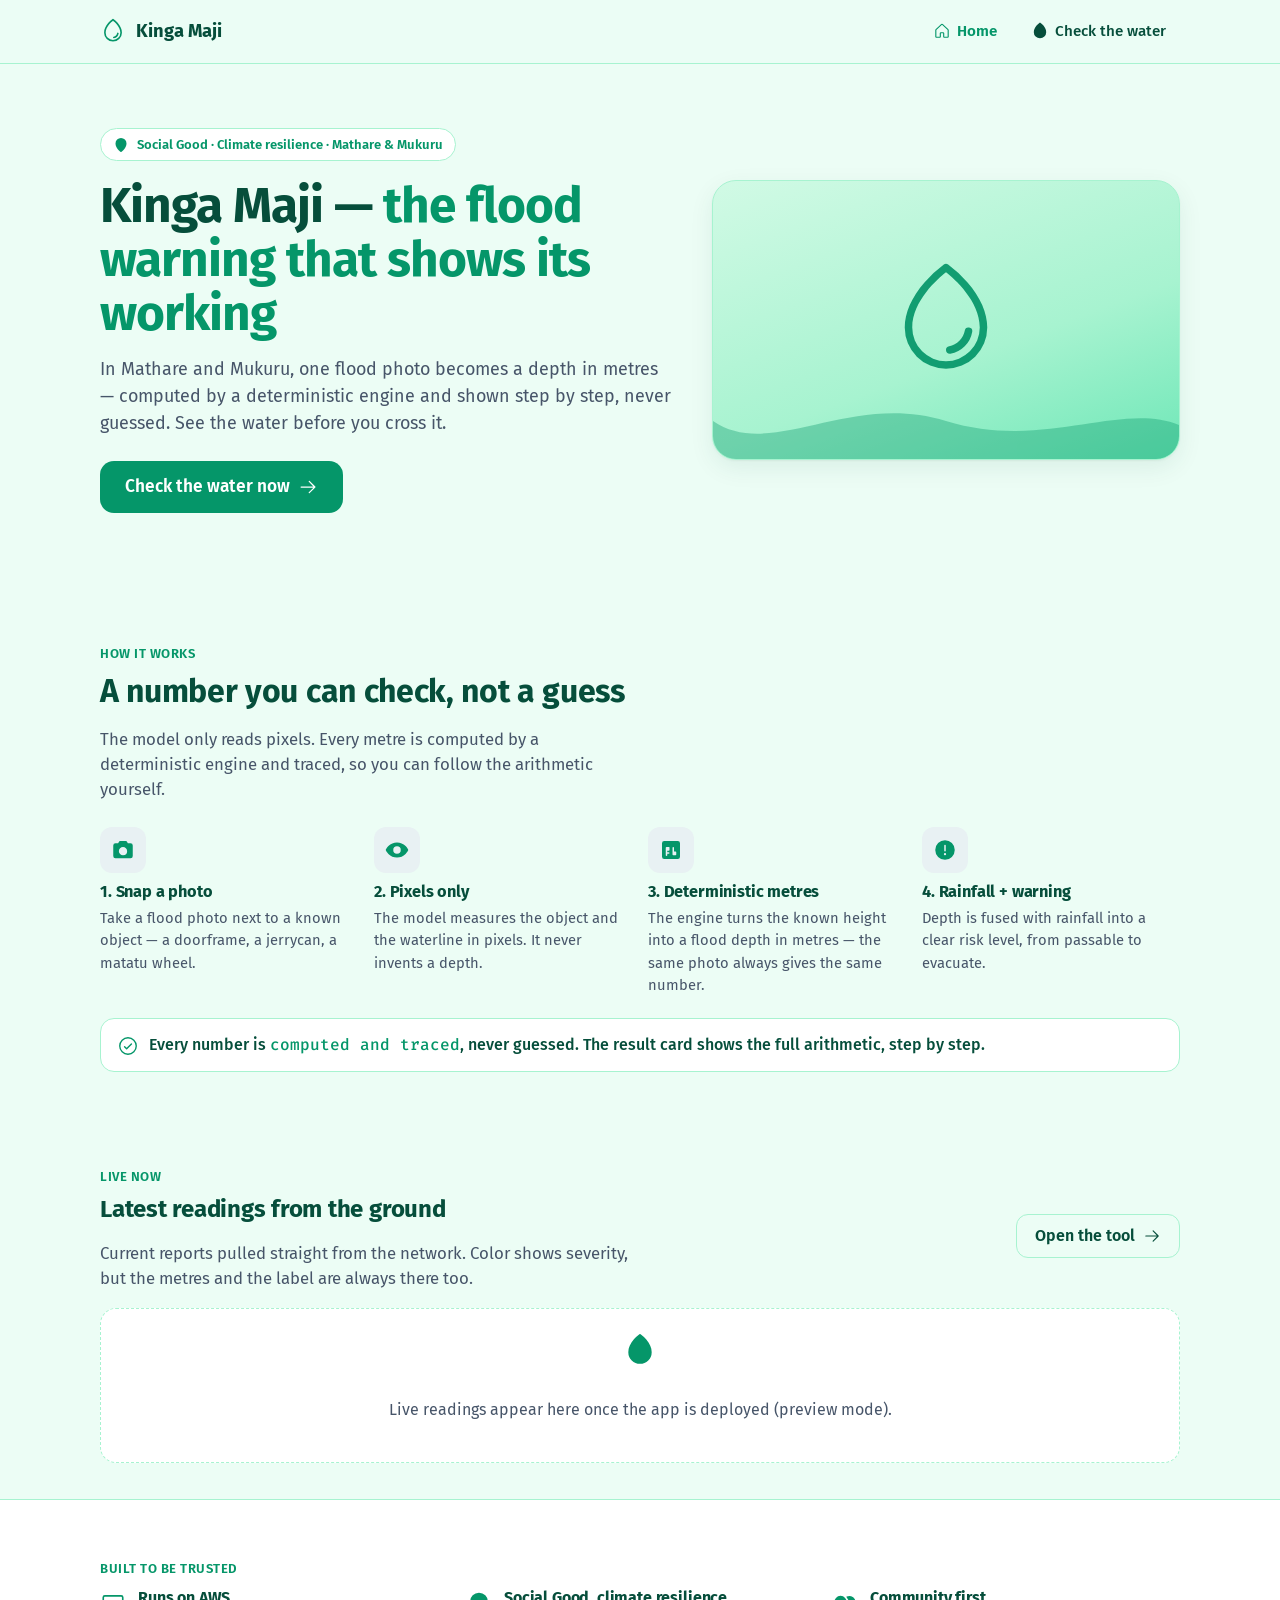
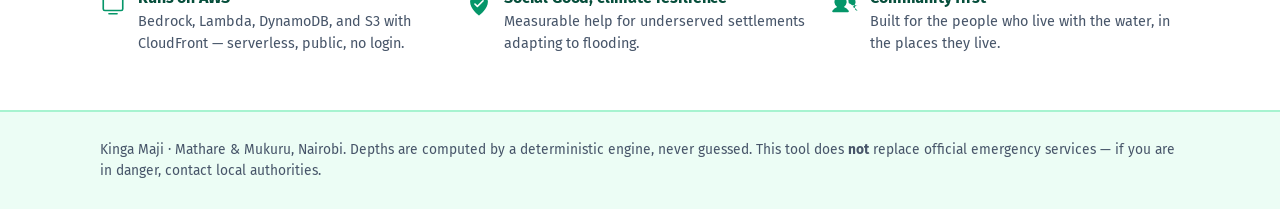
==== web/index.html @ 8ae956b9 "fix(deploy): correct step-9 live checks for redesigned home page - Assert hero headline on CloudFron" ====
<!DOCTYPE html>
<html lang="en">
<head>
  <meta charset="utf-8">
  <meta name="viewport" content="width=device-width, initial-scale=1">
  <title>Kinga Maji — the flood warning that shows its working</title>
  <meta name="description" content="A flood warning for Mathare and Mukuru that computes depth in metres from one photo and shows every step. Social Good, climate resilience, built on AWS.">
  <link rel="preconnect" href="https://fonts.googleapis.com">
  <link rel="preconnect" href="https://fonts.gstatic.com" crossorigin>
  <link href="https://fonts.googleapis.com/css2?family=Fira+Code:wght@400;500;600;700&family=Fira+Sans:wght@300;400;500;600;700&display=swap" rel="stylesheet">
  <link rel="stylesheet" href="kinga.css">
  <style>
    /* ---- hero ---- */
    .hero { position: relative; overflow: hidden; padding: 64px 0 72px; }
    .hero-grid { display: grid; grid-template-columns: 1fr; gap: 28px; align-items: center; }
    @media (min-width: 920px) { .hero-grid { grid-template-columns: 1.1fr 0.9fr; gap: 40px; } }
    .hero h1 {
      font-size: clamp(2rem, 5vw, 3.1rem); line-height: 1.08; margin: 0 0 16px;
      letter-spacing: -0.02em;
    }
    .hero h1 .accent { color: var(--color-primary); }
    .hero .lead { font-size: 1.12rem; margin: 0 0 24px; }
    .hero-cta { display: flex; gap: 12px; flex-wrap: wrap; align-items: center; }
    .hero-badge {
      display: inline-flex; align-items: center; gap: 8px; margin-bottom: 18px;
      padding: 6px 12px; border-radius: 999px; background: var(--color-card);
      border: 1px solid var(--color-border); font-size: 0.82rem; font-weight: 600;
      color: var(--color-primary);
    }
    .hero-badge svg { color: var(--color-primary); }

    .hero-art {
      position: relative; border-radius: var(--radius-lg);
      background: linear-gradient(160deg, #D1FAE5, #A7F3D0 60%, #6EE7B7);
      border: 1px solid var(--color-border); box-shadow: var(--shadow-soft);
      min-height: 280px; display: flex; align-items: center; justify-content: center;
      overflow: hidden;
    }
    .hero-art .drop { color: var(--color-primary); opacity: 0.92; }
    .hero-wave { position: absolute; left: 0; right: 0; bottom: -2px; display: block; color: var(--color-primary); opacity: 0.35; }

    /* ---- how it works ---- */
    .steps { display: grid; grid-template-columns: 1fr; gap: 16px; margin-top: 24px; }
    @media (min-width: 760px) { .steps { grid-template-columns: repeat(4, 1fr); } }
    .step { position: relative; }
    .step .step-icon {
      display: inline-flex; align-items: center; justify-content: center;
      width: 46px; height: 46px; border-radius: 12px; margin-bottom: 10px;
      background: var(--color-muted); color: var(--color-primary);
    }
    .step h3 { font-size: 1.02rem; margin: 0 0 6px; }
    .step p { margin: 0; color: var(--color-muted-foreground); font-size: 0.92rem; }
    .provable-note {
      margin-top: 22px; padding: 14px 16px; border-radius: 14px;
      background: var(--color-card); border: 1px solid var(--color-border);
      color: var(--color-foreground); font-weight: 500;
      display: flex; gap: 10px; align-items: flex-start;
    }
    .provable-note svg { color: var(--color-primary); flex: none; margin-top: 2px; }
    .provable-note .mono { color: var(--color-primary); }

    /* ---- live now ---- */
    .live-head { display: flex; align-items: center; justify-content: space-between; gap: 16px; flex-wrap: wrap; }
    .live-grid { display: grid; grid-template-columns: 1fr; gap: 14px; margin-top: 20px; }
    @media (min-width: 640px) { .live-grid { grid-template-columns: repeat(2, 1fr); } }
    @media (min-width: 980px) { .live-grid { grid-template-columns: repeat(3, 1fr); } }
    .live-card {
      border: 1px solid var(--color-border); border-left: 7px solid var(--risk-neutral);
      border-radius: var(--radius); background: var(--color-card); padding: 16px;
    }
    .live-card .lc-top { display: flex; align-items: center; justify-content: space-between; gap: 10px; }
    .live-card .lc-settlement { font-weight: 600; display: inline-flex; align-items: center; gap: 8px; }
    .live-card .lc-time { color: var(--color-muted-foreground); font-size: 0.78rem; }
    .live-card .lc-depth { font-family: 'Fira Code', monospace; font-size: 1.5rem; font-weight: 700; margin: 10px 0 2px; }
    .live-card .lc-label { font-size: 0.95rem; font-weight: 500; }
    .live-card .dot { display: inline-block; width: 12px; height: 12px; border-radius: 50%; border: 1px solid rgba(6,78,59,.25); }
    .live-empty {
      border: 1px dashed var(--color-border); border-radius: var(--radius);
      padding: 24px; text-align: center; color: var(--color-muted-foreground);
      background: var(--color-card);
    }
    .live-empty svg { color: var(--color-primary); margin-bottom: 8px; }

    /* ---- trust row ---- */
    .trust { background: var(--color-card); border-top: 1px solid var(--color-border); border-bottom: 1px solid var(--color-border); }
    .trust-grid { display: grid; grid-template-columns: 1fr; gap: 18px; }
    @media (min-width: 760px) { .trust-grid { grid-template-columns: repeat(3, 1fr); } }
    .trust-item { display: flex; gap: 12px; align-items: flex-start; }
    .trust-item svg { color: var(--color-primary); flex: none; margin-top: 2px; }
    .trust-item h3 { font-size: 1rem; margin: 0 0 4px; }
    .trust-item p { margin: 0; color: var(--color-muted-foreground); font-size: 0.9rem; }
  </style>
</head>
<body>
  <!-- Shared header -->
  <header class="header">
    <div class="header-inner">
      <a class="brand" href="index.html">
        <span class="brand-icon" aria-hidden="true">
          <svg width="26" height="26" viewBox="0 0 256 256" fill="currentColor"><path d="M174,47.75a254.19,254.19,0,0,0-41.45-38.3,8,8,0,0,0-9.18,0A254.19,254.19,0,0,0,82,47.75C54.51,79.32,40,112.6,40,144a88,88,0,0,0,176,0C216,112.6,201.49,79.32,174,47.75ZM128,216a72.08,72.08,0,0,1-72-72c0-57.23,55.47-105,72-118,16.53,13,72,60.75,72,118A72.08,72.08,0,0,1,128,216Zm55.89-62.66a57.6,57.6,0,0,1-46.56,46.55A8.75,8.75,0,0,1,136,200a8,8,0,0,1-1.32-15.89c16.57-2.79,30.63-16.85,33.44-33.45a8,8,0,0,1,15.78,2.68Z"/></svg>
        </span>
        Kinga Maji
      </a>
      <nav class="nav" aria-label="Primary">
        <a href="index.html" aria-current="page">
          <svg width="18" height="18" viewBox="0 0 256 256" fill="currentColor" aria-hidden="true"><path d="M218.83,103.77l-80-75.48a1.14,1.14,0,0,1-.11-.11,16,16,0,0,0-21.53,0l-.11.11L37.17,103.77A16,16,0,0,0,32,115.55V208a16,16,0,0,0,16,16H96a16,16,0,0,0,16-16V160h32v48a16,16,0,0,0,16,16h48a16,16,0,0,0,16-16V115.55A16,16,0,0,0,218.83,103.77ZM208,208H160V160a16,16,0,0,0-16-16H112a16,16,0,0,0-16,16v48H48V115.55l.11-.1L128,40l79.9,75.43.11.1Z"/></svg>
          <span class="nav-label">Home</span>
        </a>
        <a href="app.html">
          <svg width="18" height="18" viewBox="0 0 256 256" fill="currentColor" aria-hidden="true"><path d="M174,47.75a254.19,254.19,0,0,0-41.45-38.3,8,8,0,0,0-9.18,0A254.19,254.19,0,0,0,82,47.75C54.51,79.32,40,112.6,40,144a88,88,0,0,0,176,0C216,112.6,201.49,79.32,174,47.75Z"/></svg>
          <span class="nav-label">Check the water</span>
        </a>
      </nav>
    </div>
  </header>

  <main>
    <!-- Hero -->
    <section class="hero">
      <div class="container">
        <div class="hero-grid">
          <div>
            <span class="hero-badge">
              <svg width="16" height="16" viewBox="0 0 256 256" fill="currentColor" aria-hidden="true"><path d="M128,16a88.1,88.1,0,0,0-88,88c0,75.3,80,132.17,83.41,134.55a8,8,0,0,0,9.18,0C136,236.17,216,179.3,216,104A88.1,88.1,0,0,0,128,16Z"/></svg>
              Social Good · Climate resilience · Mathare &amp; Mukuru
            </span>
            <h1>Kinga Maji — <span class="accent">the flood warning that shows its working</span></h1>
            <p class="lead">In Mathare and Mukuru, one flood photo becomes a depth in metres — computed by a deterministic engine and shown step by step, never guessed. See the water before you cross it.</p>
            <div class="hero-cta">
              <a class="btn btn-primary btn-lg" href="app.html">
                Check the water now
                <svg width="20" height="20" viewBox="0 0 256 256" fill="currentColor" aria-hidden="true"><path d="M221.66,133.66l-72,72a8,8,0,0,1-11.32-11.32L196.69,136H40a8,8,0,0,1,0-16H196.69L138.34,61.66a8,8,0,0,1,11.32-11.32l72,72A8,8,0,0,1,221.66,133.66Z"/></svg>
              </a>
            </div>
          </div>
          <div class="hero-art" aria-hidden="true">
            <svg class="drop" width="120" height="120" viewBox="0 0 256 256" fill="currentColor"><path d="M174,47.75a254.19,254.19,0,0,0-41.45-38.3,8,8,0,0,0-9.18,0A254.19,254.19,0,0,0,82,47.75C54.51,79.32,40,112.6,40,144a88,88,0,0,0,176,0C216,112.6,201.49,79.32,174,47.75ZM128,216a72.08,72.08,0,0,1-72-72c0-57.23,55.47-105,72-118,16.53,13,72,60.75,72,118A72.08,72.08,0,0,1,128,216Zm55.89-62.66a57.6,57.6,0,0,1-46.56,46.55A8.75,8.75,0,0,1,136,200a8,8,0,0,1-1.32-15.89c16.57-2.79,30.63-16.85,33.44-33.45a8,8,0,0,1,15.78,2.68Z"/></svg>
            <svg class="hero-wave" width="100%" height="70" viewBox="0 0 1200 70" preserveAspectRatio="none" fill="currentColor"><path d="M0,30 C150,70 350,0 600,30 C850,60 1050,10 1200,34 L1200,70 L0,70 Z"/></svg>
          </div>
        </div>
      </div>
    </section>

    <!-- How it works -->
    <section class="section" id="how">
      <div class="container">
        <span class="eyebrow">How it works</span>
        <h2>A number you can check, not a guess</h2>
        <p class="lead">The model only reads pixels. Every metre is computed by a deterministic engine and traced, so you can follow the arithmetic yourself.</p>

        <div class="steps">
          <div class="step">
            <span class="step-icon" aria-hidden="true"><svg width="24" height="24" viewBox="0 0 256 256" fill="currentColor"><path d="M208,56H180.28L166.65,35.56A8,8,0,0,0,160,32H96a8,8,0,0,0-6.65,3.56L75.71,56H48A24,24,0,0,0,24,80V192a24,24,0,0,0,24,24H208a24,24,0,0,0,24-24V80A24,24,0,0,0,208,56Zm-80,128a44,44,0,1,1,44-44A44.05,44.05,0,0,1,128,184Z"/></svg></span>
            <h3>1. Snap a photo</h3>
            <p>Take a flood photo next to a known object — a doorframe, a jerrycan, a matatu wheel.</p>
          </div>
          <div class="step">
            <span class="step-icon" aria-hidden="true"><svg width="24" height="24" viewBox="0 0 256 256" fill="currentColor"><path d="M247.31,124.76c-.35-.79-8.82-19.58-27.65-38.41C194.57,61.26,162.88,48,128,48S61.43,61.26,36.34,86.35C17.51,105.18,9,124,8.69,124.76a8,8,0,0,0,0,6.5c.35.79,8.82,19.57,27.65,38.4C61.43,194.74,93.12,208,128,208s66.57-13.26,91.66-38.34c18.83-18.83,27.3-37.61,27.65-38.4A8,8,0,0,0,247.31,124.76ZM128,168a40,40,0,1,1,40-40A40,40,0,0,1,128,168Z"/></svg></span>
            <h3>2. Pixels only</h3>
            <p>The model measures the object and the waterline in pixels. It never invents a depth.</p>
          </div>
          <div class="step">
            <span class="step-icon" aria-hidden="true"><svg width="24" height="24" viewBox="0 0 256 256" fill="currentColor"><path d="M200,32H56A24,24,0,0,0,32,56V200a24,24,0,0,0,24,24H200a24,24,0,0,0,24-24V56A24,24,0,0,0,200,32Zm-88,96a8,8,0,0,1-8,8H88v16h16a8,8,0,0,1,0,16H88v16a8,8,0,0,1-16,0V104a8,8,0,0,1,8-8h28A8,8,0,0,1,112,104Zm72,48a8,8,0,0,1-8,8H152a8,8,0,0,1-8-8V104a8,8,0,0,1,16,0v40h16A8,8,0,0,1,184,152Z"/></svg></span>
            <h3>3. Deterministic metres</h3>
            <p>The engine turns the known height into a flood depth in metres — the same photo always gives the same number.</p>
          </div>
          <div class="step">
            <span class="step-icon" aria-hidden="true"><svg width="24" height="24" viewBox="0 0 256 256" fill="currentColor"><path d="M128,24A104,104,0,1,0,232,128,104.11,104.11,0,0,0,128,24Zm-8,56a8,8,0,0,1,16,0v56a8,8,0,0,1-16,0Zm8,104a12,12,0,1,1,12-12A12,12,0,0,1,128,184Z"/></svg></span>
            <h3>4. Rainfall + warning</h3>
            <p>Depth is fused with rainfall into a clear risk level, from passable to evacuate.</p>
          </div>
        </div>

        <div class="provable-note">
          <svg width="22" height="22" viewBox="0 0 256 256" fill="currentColor" aria-hidden="true"><path d="M173.66,98.34a8,8,0,0,1,0,11.32l-56,56a8,8,0,0,1-11.32,0l-24-24a8,8,0,0,1,11.32-11.32L112,148.69l50.34-50.35A8,8,0,0,1,173.66,98.34ZM232,128A104,104,0,1,1,128,24,104.11,104.11,0,0,1,232,128Zm-16,0a88,88,0,1,0-88,88A88.1,88.1,0,0,0,216,128Z"/></svg>
          <span>Every number is <span class="mono">computed and traced</span>, never guessed. The result card shows the full arithmetic, step by step.</span>
        </div>
      </div>
    </section>

    <!-- Live now -->
    <section class="section-tight" id="live">
      <div class="container">
        <div class="live-head">
          <div>
            <span class="eyebrow">Live now</span>
            <h2>Latest readings from the ground</h2>
            <p class="lead">Current reports pulled straight from the network. Color shows severity, but the metres and the label are always there too.</p>
          </div>
          <a class="btn btn-ghost" href="app.html">
            Open the tool
            <svg width="18" height="18" viewBox="0 0 256 256" fill="currentColor" aria-hidden="true"><path d="M221.66,133.66l-72,72a8,8,0,0,1-11.32-11.32L196.69,136H40a8,8,0,0,1,0-16H196.69L138.34,61.66a8,8,0,0,1,11.32-11.32l72,72A8,8,0,0,1,221.66,133.66Z"/></svg>
          </a>
        </div>
        <div id="liveWrap">
          <div class="live-grid" id="liveGrid" style="display:none;"></div>
          <div class="live-empty" id="liveEmpty">
            <svg width="34" height="34" viewBox="0 0 256 256" fill="currentColor" aria-hidden="true"><path d="M174,47.75a254.19,254.19,0,0,0-41.45-38.3,8,8,0,0,0-9.18,0A254.19,254.19,0,0,0,82,47.75C54.51,79.32,40,112.6,40,144a88,88,0,0,0,176,0C216,112.6,201.49,79.32,174,47.75Z"/></svg>
            <p id="liveEmptyText">Loading the latest readings…</p>
          </div>
        </div>
      </div>
    </section>

    <!-- Trust row -->
    <section class="section trust" id="trust">
      <div class="container">
        <span class="eyebrow">Built to be trusted</span>
        <div class="trust-grid">
          <div class="trust-item">
            <svg width="26" height="26" viewBox="0 0 256 256" fill="currentColor" aria-hidden="true"><path d="M208,40H48A24,24,0,0,0,24,64V176a24,24,0,0,0,24,24H208a24,24,0,0,0,24-24V64A24,24,0,0,0,208,40Zm8,136a8,8,0,0,1-8,8H48a8,8,0,0,1-8-8V64a8,8,0,0,1,8-8H208a8,8,0,0,1,8,8ZM176,224a8,8,0,0,1-8,8H88a8,8,0,0,1,0-16h80A8,8,0,0,1,176,224Z"/></svg>
            <div>
              <h3>Runs on AWS</h3>
              <p>Bedrock, Lambda, DynamoDB, and S3 with CloudFront — serverless, public, no login.</p>
            </div>
          </div>
          <div class="trust-item">
            <svg width="26" height="26" viewBox="0 0 256 256" fill="currentColor" aria-hidden="true"><path d="M128,16a88.1,88.1,0,0,0-88,88c0,75.3,80,132.17,83.41,134.55a8,8,0,0,0,9.18,0C136,236.17,216,179.3,216,104A88.1,88.1,0,0,0,128,16Zm45.66,85.66-56,56a8,8,0,0,1-11.32,0l-24-24a8,8,0,0,1,11.32-11.32L112,140.69l50.34-50.35a8,8,0,0,1,11.32,11.32Z"/></svg>
            <div>
              <h3>Social Good, climate resilience</h3>
              <p>Measurable help for underserved settlements adapting to flooding.</p>
            </div>
          </div>
          <div class="trust-item">
            <svg width="26" height="26" viewBox="0 0 256 256" fill="currentColor" aria-hidden="true"><path d="M164.47,195.63a8,8,0,0,1-6.7,12.37H10.23a8,8,0,0,1-6.7-12.37,95.83,95.83,0,0,1,47.22-37.71,60,60,0,1,1,66.5,0A95.83,95.83,0,0,1,164.47,195.63Zm87.91-.15a95.87,95.87,0,0,0-47.13-37.56A60,60,0,0,0,144.7,54.59a4,4,0,0,0-1.33,6.63,76,76,0,0,1,20.57,55,4,4,0,0,0,2.49,3.75,96.86,96.86,0,0,1,28.57,18.78,4,4,0,0,0,2.83,1.17h55.65A8,8,0,0,0,252.38,195.48Z"/></svg>
            <div>
              <h3>Community first</h3>
              <p>Built for the people who live with the water, in the places they live.</p>
            </div>
          </div>
        </div>
      </div>
    </section>
  </main>

  <footer class="footer">
    <div class="container">
      Kinga Maji · Mathare &amp; Mukuru, Nairobi. Depths are computed by a deterministic engine, never guessed.
      This tool does <strong>not</strong> replace official emergency services — if you are in danger, contact local authorities.
    </div>
  </footer>

  <script src="kinga.js"></script>
  <script>
    // Deploy pipeline rewrites this placeholder with the live API base URL.
    const API = 'https://dh0959qwna.execute-api.us-east-1.amazonaws.com';

    function liveEmptyState(message) {
      const grid = document.getElementById('liveGrid');
      const empty = document.getElementById('liveEmpty');
      const text = document.getElementById('liveEmptyText');
      grid.style.display = 'none';
      empty.style.display = 'block';
      if (text) text.textContent = message;
    }

    function renderLive(reports) {
      const grid = document.getElementById('liveGrid');
      const empty = document.getElementById('liveEmpty');
      if (!reports || reports.length === 0) {
        liveEmptyState('No reports yet. The map and tool are live — be the first to check the water.');
        return;
      }
      // Newest report per settlement.
      const newest = {};
      reports.forEach(function (r) {
        const s = r.settlement || 'Unknown';
        if (!newest[s] || String(r.timestamp) > String(newest[s].timestamp)) newest[s] = r;
      });
      const items = Object.keys(newest).map(function (s) { return newest[s]; });

      grid.innerHTML = '';
      items.forEach(function (r) {
        const color = Kinga.riskColor(r.category_key);
        const depth = (r.depth_m != null) ? Number(r.depth_m).toFixed(2) + ' m' : '—';
        const label = r.final_label || Kinga.riskLabel(r.category_key) || r.category_key || 'Unknown';
        const card = document.createElement('div');
        card.className = 'live-card';
        card.style.borderLeftColor = color;
        card.innerHTML =
          '<div class="lc-top">' +
            '<span class="lc-settlement"><span class="dot" style="background:' + color + '"></span>' +
              (r.settlement || 'Unknown') + '</span>' +
            '<span class="lc-time">' + Kinga.timeAgo(r.timestamp) + '</span>' +
          '</div>' +
          '<div class="lc-depth" style="color:' + color + '">' + depth + '</div>' +
          '<div class="lc-label">' + label + '</div>';
        grid.appendChild(card);
      });
      empty.style.display = 'none';
      grid.style.display = '';
    }

    async function loadLive() {
      // Mirror the tool page's placeholder guard: in preview mode, degrade gracefully.
      if (!API || API === 'https://dh0959qwna.execute-api.us-east-1.amazonaws.com') {
        liveEmptyState('Live readings appear here once the app is deployed (preview mode).');
        return;
      }
      try {
        const res = await fetch(API + '/reports');
        const data = await res.json();
        renderLive(data.reports || []);
      } catch (e) {
        liveEmptyState('Could not reach the reporting network right now. The tool is still live — check the water directly.');
      }
    }

    loadLive();
  </script>
</body>
</html>
---- web/kinga.css ----
/* Kinga Maji — shared design system (DESIGN.md). Light mode, organic green,
   risk-severity-driven color. Fira Sans (UI) + Fira Code (numbers/trace). */

:root {
  --color-primary:          #059669;  /* resilience green */
  --color-on-primary:       #FFFFFF;
  --color-secondary:        #10B981;
  --color-background:       #ECFDF5;  /* soft green-tinted canvas */
  --color-foreground:       #064E3B;  /* deep green ink */
  --color-card:             #FFFFFF;
  --color-card-foreground:  #064E3B;
  --color-muted:            #E8F1F3;
  --color-muted-foreground: #475569;
  --color-border:           #A7F3D0;
  --color-ring:             #059669;

  /* RISK SCALE — drives category UI (the instrument) */
  --risk-nuisance:   #10B981;  /* green  — passable */
  --risk-ankle:      #FBBF24;  /* amber  — caution */
  --risk-impassable: #F97316;  /* orange — impassable for boda */
  --risk-dangerous:  #DC2626;  /* red    — dangerous current */
  --risk-evacuate:   #7F1D1D;  /* dark red — evacuate */
  --color-on-risk:   #FFFFFF;
  --risk-neutral:    #475569;  /* error/unknown */

  /* ink used on light risk swatches (amber) where white fails contrast */
  --risk-ink-dark:   #3F2D00;

  --radius-sm: 12px;
  --radius:    16px;
  --radius-lg: 24px;

  --shadow-soft: 0 1px 2px rgba(6, 78, 59, 0.06), 0 8px 24px rgba(6, 78, 59, 0.08);
  --shadow-card: 0 1px 2px rgba(6, 78, 59, 0.05), 0 4px 16px rgba(6, 78, 59, 0.07);

  --ease: 220ms cubic-bezier(0.2, 0.0, 0.2, 1);
}

* { box-sizing: border-box; }

html, body { margin: 0; padding: 0; }

body {
  background: var(--color-background);
  color: var(--color-foreground);
  font-family: 'Fira Sans', system-ui, -apple-system, 'Segoe UI', Roboto, Helvetica, Arial, sans-serif;
  font-weight: 400;
  line-height: 1.5;
  -webkit-text-size-adjust: 100%;
}

.mono, code, .trace li, .depth, .num {
  font-family: 'Fira Code', ui-monospace, SFMono-Regular, Menlo, monospace;
  font-variant-ligatures: none;
}

/* ---- layout container ---- */
.container { width: 100%; max-width: 1120px; margin: 0 auto; padding: 0 20px; }
.container-narrow { width: 100%; max-width: 760px; margin: 0 auto; padding: 0 20px; }

/* ---- shared header ---- */
.header {
  position: sticky; top: 0; z-index: 1000;
  background: rgba(236, 253, 245, 0.9);
  backdrop-filter: saturate(1.2) blur(8px);
  border-bottom: 1px solid var(--color-border);
}
.header-inner {
  display: flex; align-items: center; justify-content: space-between;
  gap: 16px; padding: 12px 20px; max-width: 1120px; margin: 0 auto;
}
.brand {
  display: inline-flex; align-items: center; gap: 10px;
  font-weight: 700; font-size: 1.15rem; color: var(--color-foreground);
  text-decoration: none;
}
.brand .brand-icon { color: var(--color-primary); display: inline-flex; }
.brand .brand-icon svg { display: block; }
.nav { display: flex; align-items: center; gap: 6px; }
.nav a {
  display: inline-flex; align-items: center; gap: 6px;
  padding: 8px 14px; border-radius: 10px; text-decoration: none;
  color: var(--color-foreground); font-weight: 500; font-size: 0.95rem;
  cursor: pointer; transition: background var(--ease), color var(--ease);
}
.nav a:hover { background: var(--color-muted); }
.nav a[aria-current="page"] { color: var(--color-primary); font-weight: 600; }
.nav a svg { display: block; }

/* ---- buttons ---- */
.btn {
  display: inline-flex; align-items: center; justify-content: center; gap: 8px;
  padding: 12px 18px; border: 1px solid transparent; border-radius: 12px;
  font-family: inherit; font-size: 1rem; font-weight: 600; line-height: 1;
  cursor: pointer; text-decoration: none;
  transition: background var(--ease), color var(--ease), border-color var(--ease), box-shadow var(--ease);
}
.btn svg { display: block; }
.btn-primary { background: var(--color-primary); color: var(--color-on-primary); }
.btn-primary:hover { background: #047857; }
.btn-ghost { background: transparent; color: var(--color-foreground); border-color: var(--color-border); }
.btn-ghost:hover { background: var(--color-muted); }
.btn-lg { padding: 15px 24px; font-size: 1.08rem; border-radius: 14px; }
.btn:disabled { opacity: 0.55; cursor: progress; }

/* ---- cards & panels ---- */
.card, .panel {
  background: var(--color-card); color: var(--color-card-foreground);
  border: 1px solid var(--color-border); border-radius: var(--radius-lg);
  box-shadow: var(--shadow-card); padding: 20px;
}

/* ---- forms ---- */
label.field-label {
  display: block; font-size: 0.85rem; font-weight: 500;
  color: var(--color-muted-foreground); margin: 14px 0 6px;
}
select, input[type=file] {
  width: 100%; padding: 11px 12px; border-radius: 10px;
  border: 1px solid var(--color-border); background: var(--color-card);
  color: var(--color-foreground); font-family: inherit; font-size: 0.98rem;
  cursor: pointer; transition: border-color var(--ease), box-shadow var(--ease);
}
select:hover, input[type=file]:hover { border-color: var(--color-primary); }

/* ---- visible focus ---- */
:focus-visible {
  outline: 3px solid var(--color-ring);
  outline-offset: 2px;
  border-radius: 6px;
}

/* ---- section rhythm ---- */
.section { padding: 56px 0; }
.section-tight { padding: 36px 0; }
.eyebrow {
  display: inline-flex; align-items: center; gap: 8px;
  font-size: 0.82rem; font-weight: 600; letter-spacing: 0.04em;
  text-transform: uppercase; color: var(--color-primary); margin: 0 0 10px;
}
h1, h2, h3 { line-height: 1.15; font-weight: 700; letter-spacing: -0.01em; margin: 0; }
.section h2 { font-size: clamp(1.5rem, 3vw, 2rem); margin-bottom: 10px; }
.lead { color: var(--color-muted-foreground); font-size: 1.05rem; max-width: 60ch; }

/* ---- footer ---- */
.footer {
  border-top: 1px solid var(--color-border);
  padding: 28px 0; color: var(--color-muted-foreground); font-size: 0.86rem;
}
.footer .container, .footer .container-narrow { display: block; }

/* ---- responsive ---- */
@media (max-width: 768px) {
  .section { padding: 40px 0; }
  .header-inner { padding: 10px 16px; }
  .container, .container-narrow { padding: 0 16px; }
}
@media (max-width: 420px) {
  .brand { font-size: 1.05rem; }
  .nav a { padding: 7px 10px; font-size: 0.9rem; }
  .nav a .nav-label { display: none; }
  .nav a svg { width: 20px; height: 20px; }
}

/* ---- reduced motion ---- */
@media (prefers-reduced-motion: reduce) {
  *, *::before, *::after {
    animation-duration: 0.001ms !important;
    animation-iteration-count: 1 !important;
    transition-duration: 0.001ms !important;
    scroll-behavior: auto !important;
  }
}
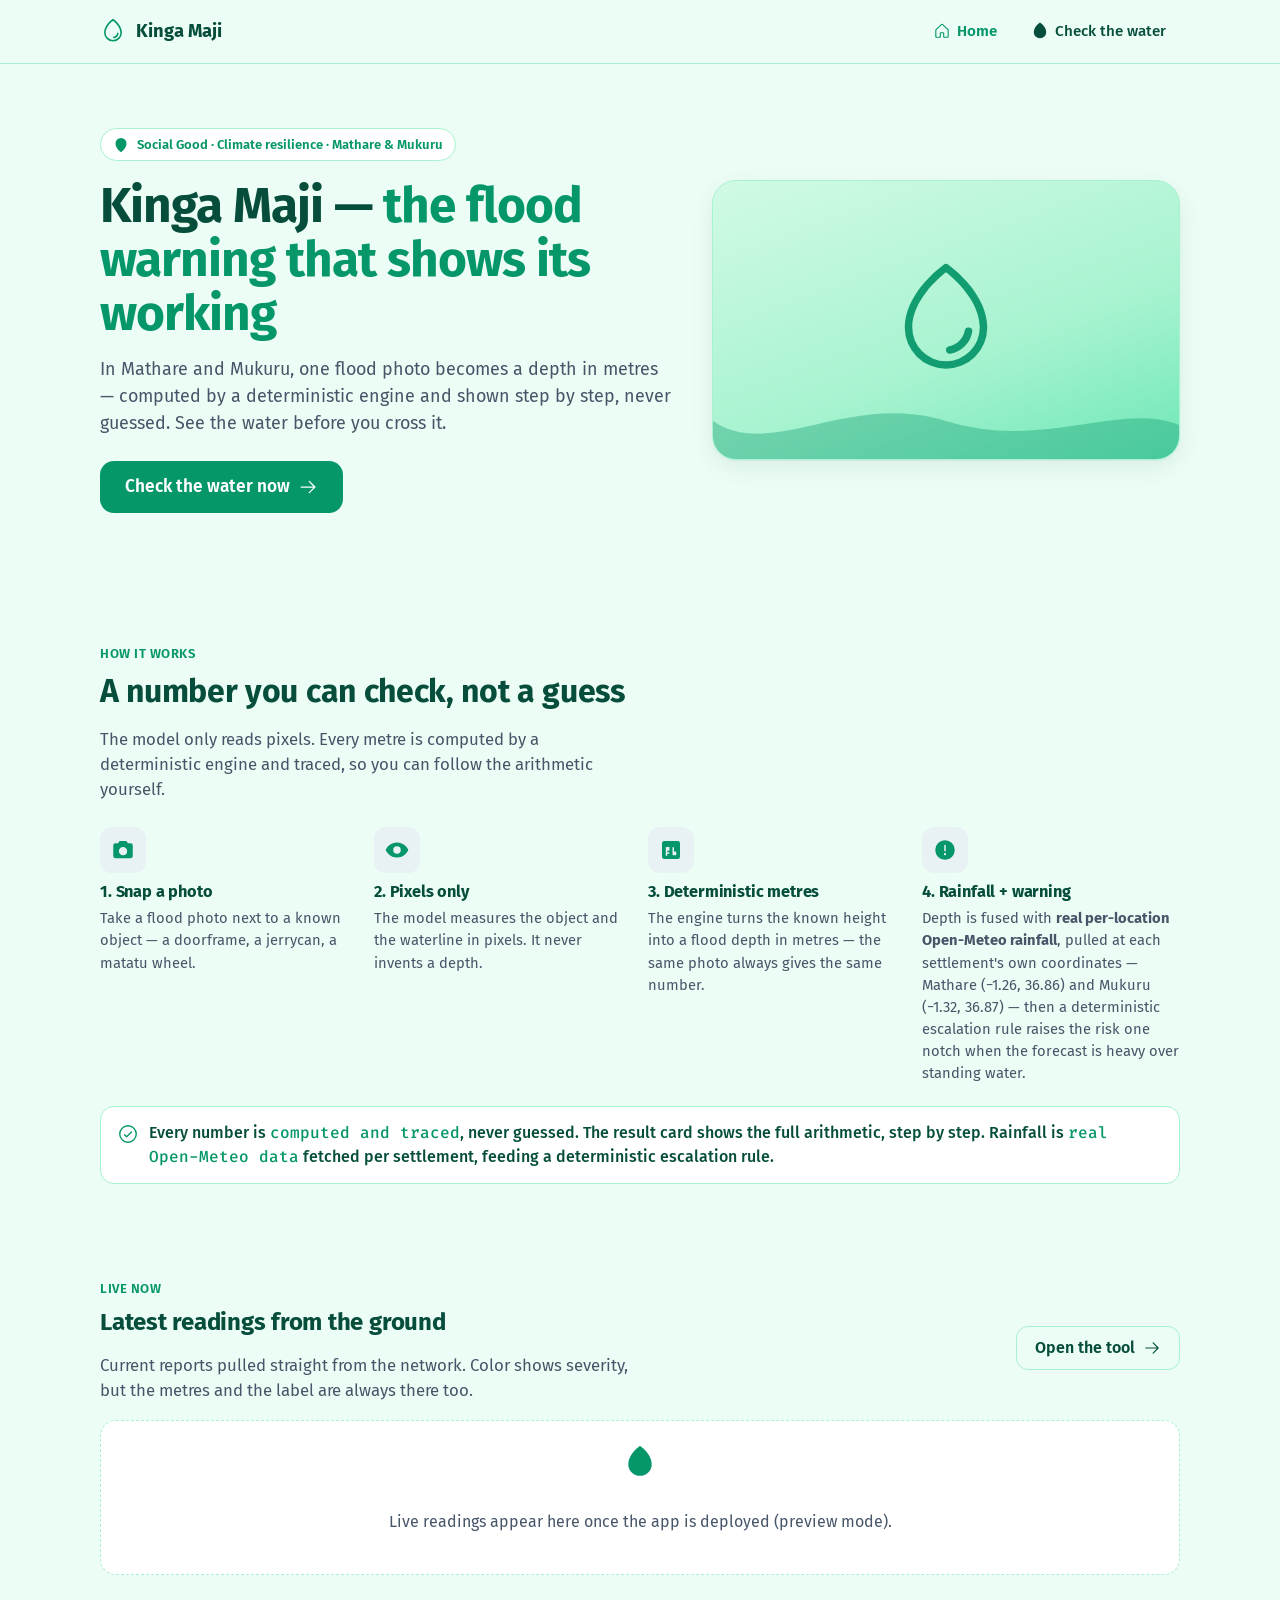
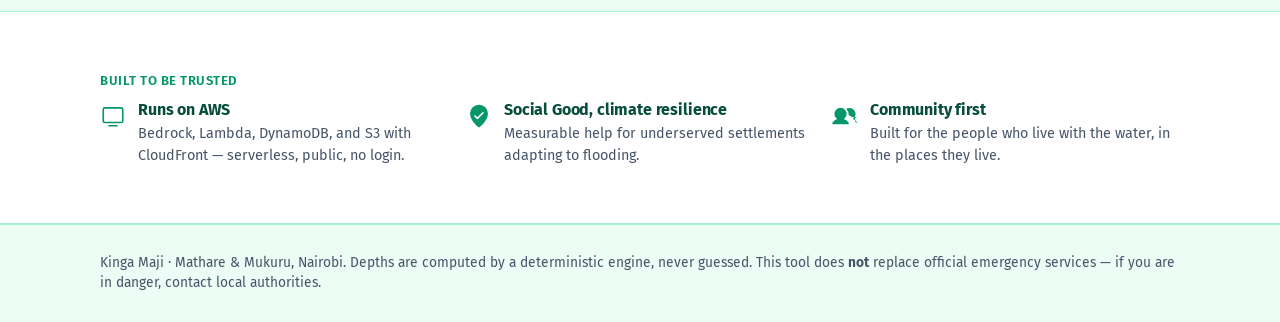
==== commit b6b44b89: "feat(web): fix Leaflet grey-tiles + surface real Open-Meteo rainfall↔location↔risk - app.html: call " ====
--- a/web/index.html
+++ b/web/index.html
@@ -73,6 +73,8 @@
     .live-card .lc-time { color: var(--color-muted-foreground); font-size: 0.78rem; }
     .live-card .lc-depth { font-family: 'Fira Code', monospace; font-size: 1.5rem; font-weight: 700; margin: 10px 0 2px; }
     .live-card .lc-label { font-size: 0.95rem; font-weight: 500; }
+    .live-card .lc-rain { font-family: 'Fira Code', monospace; font-size: 0.82rem; color: var(--color-muted-foreground); margin-top: 8px; }
+    .live-card .lc-rain72 { display: block; font-family: 'Fira Code', monospace; font-size: 0.78rem; color: var(--color-muted-foreground); margin-top: 2px; }
     .live-card .dot { display: inline-block; width: 12px; height: 12px; border-radius: 50%; border: 1px solid rgba(6,78,59,.25); }
     .live-empty {
       border: 1px dashed var(--color-border); border-radius: var(--radius);
@@ -167,13 +169,13 @@
           <div class="step">
             <span class="step-icon" aria-hidden="true"><svg width="24" height="24" viewBox="0 0 256 256" fill="currentColor"><path d="M128,24A104,104,0,1,0,232,128,104.11,104.11,0,0,0,128,24Zm-8,56a8,8,0,0,1,16,0v56a8,8,0,0,1-16,0Zm8,104a12,12,0,1,1,12-12A12,12,0,0,1,128,184Z"/></svg></span>
             <h3>4. Rainfall + warning</h3>
-            <p>Depth is fused with rainfall into a clear risk level, from passable to evacuate.</p>
+            <p>Depth is fused with <strong>real per-location Open-Meteo rainfall</strong>, pulled at each settlement's own coordinates — Mathare (−1.26, 36.86) and Mukuru (−1.32, 36.87) — then a deterministic escalation rule raises the risk one notch when the forecast is heavy over standing water.</p>
           </div>
         </div>
 
         <div class="provable-note">
           <svg width="22" height="22" viewBox="0 0 256 256" fill="currentColor" aria-hidden="true"><path d="M173.66,98.34a8,8,0,0,1,0,11.32l-56,56a8,8,0,0,1-11.32,0l-24-24a8,8,0,0,1,11.32-11.32L112,148.69l50.34-50.35A8,8,0,0,1,173.66,98.34ZM232,128A104,104,0,1,1,128,24,104.11,104.11,0,0,1,232,128Zm-16,0a88,88,0,1,0-88,88A88.1,88.1,0,0,0,216,128Z"/></svg>
-          <span>Every number is <span class="mono">computed and traced</span>, never guessed. The result card shows the full arithmetic, step by step.</span>
+          <span>Every number is <span class="mono">computed and traced</span>, never guessed. The result card shows the full arithmetic, step by step. Rainfall is <span class="mono">real Open-Meteo data</span> fetched per settlement, feeding a deterministic escalation rule.</span>
         </div>
       </div>
     </section>
@@ -243,7 +245,20 @@
   <script src="kinga.js"></script>
   <script>
     // Deploy pipeline rewrites this placeholder with the live API base URL.
-    const API = 'https://dh0959qwna.execute-api.us-east-1.amazonaws.com';
+    const API = '__API_URL__';
+    // Replacement-proof sentinel: reconstructed from fragments so the deploy
+    // step's blanket placeholder-to-real-URL replace cannot rewrite it. The raw
+    // placeholder assignment above DOES equal this before deploy (preview mode);
+    // after deploy, API becomes the real URL and no longer matches, so the real
+    // fetch runs.
+    const API_PLACEHOLDER = '__API' + '_URL__';
+
+    // Byte-identical to app.html / lambda handler SETTLEMENTS — used only to
+    // fetch recent-72h rainfall from Open-Meteo per settlement for the cards.
+    const SETTLEMENTS = {
+      Mathare: { lat: -1.2595, lon: 36.8580 },
+      Mukuru:  { lat: -1.3167, lon: 36.8667 }
+    };
 
     function liveEmptyState(message) {
       const grid = document.getElementById('liveGrid');
@@ -277,15 +292,31 @@
         const card = document.createElement('div');
         card.className = 'live-card';
         card.style.borderLeftColor = color;
+        const sName = r.settlement || 'Unknown';
+        const rain72Id = 'lc-rain72-' + sName.replace(/[^A-Za-z0-9]/g, '');
         card.innerHTML =
           '<div class="lc-top">' +
             '<span class="lc-settlement"><span class="dot" style="background:' + color + '"></span>' +
-              (r.settlement || 'Unknown') + '</span>' +
+              sName + '</span>' +
             '<span class="lc-time">' + Kinga.timeAgo(r.timestamp) + '</span>' +
           '</div>' +
           '<div class="lc-depth" style="color:' + color + '">' + depth + '</div>' +
-          '<div class="lc-label">' + label + '</div>';
+          '<div class="lc-label">' + label + '</div>' +
+          '<div class="lc-rain">Rain 24h: ' + Kinga.fmtMm(r.rainfall_mm) +
+            '<span class="lc-rain72" id="' + rain72Id + '"></span></div>';
         grid.appendChild(card);
+
+        // Recent-72h rainfall from the FREE no-key Open-Meteo forecast API
+        // (third-party, CORS-open), using this settlement's own coords. Fills
+        // the line only when a real number resolves; silent on error.
+        const sc = SETTLEMENTS[sName];
+        if (sc) {
+          Kinga.recentRainfallMm(sc.lat, sc.lon).then(function (mm) {
+            if (mm == null) return;
+            const el = document.getElementById(rain72Id);
+            if (el) el.textContent = 'Last 72h: ' + Kinga.fmtMm(mm) + ' (Open-Meteo)';
+          });
+        }
       });
       empty.style.display = 'none';
       grid.style.display = '';
@@ -293,7 +324,7 @@
 
     async function loadLive() {
       // Mirror the tool page's placeholder guard: in preview mode, degrade gracefully.
-      if (!API || API === 'https://dh0959qwna.execute-api.us-east-1.amazonaws.com') {
+      if (!API || API === API_PLACEHOLDER) {
         liveEmptyState('Live readings appear here once the app is deployed (preview mode).');
         return;
       }
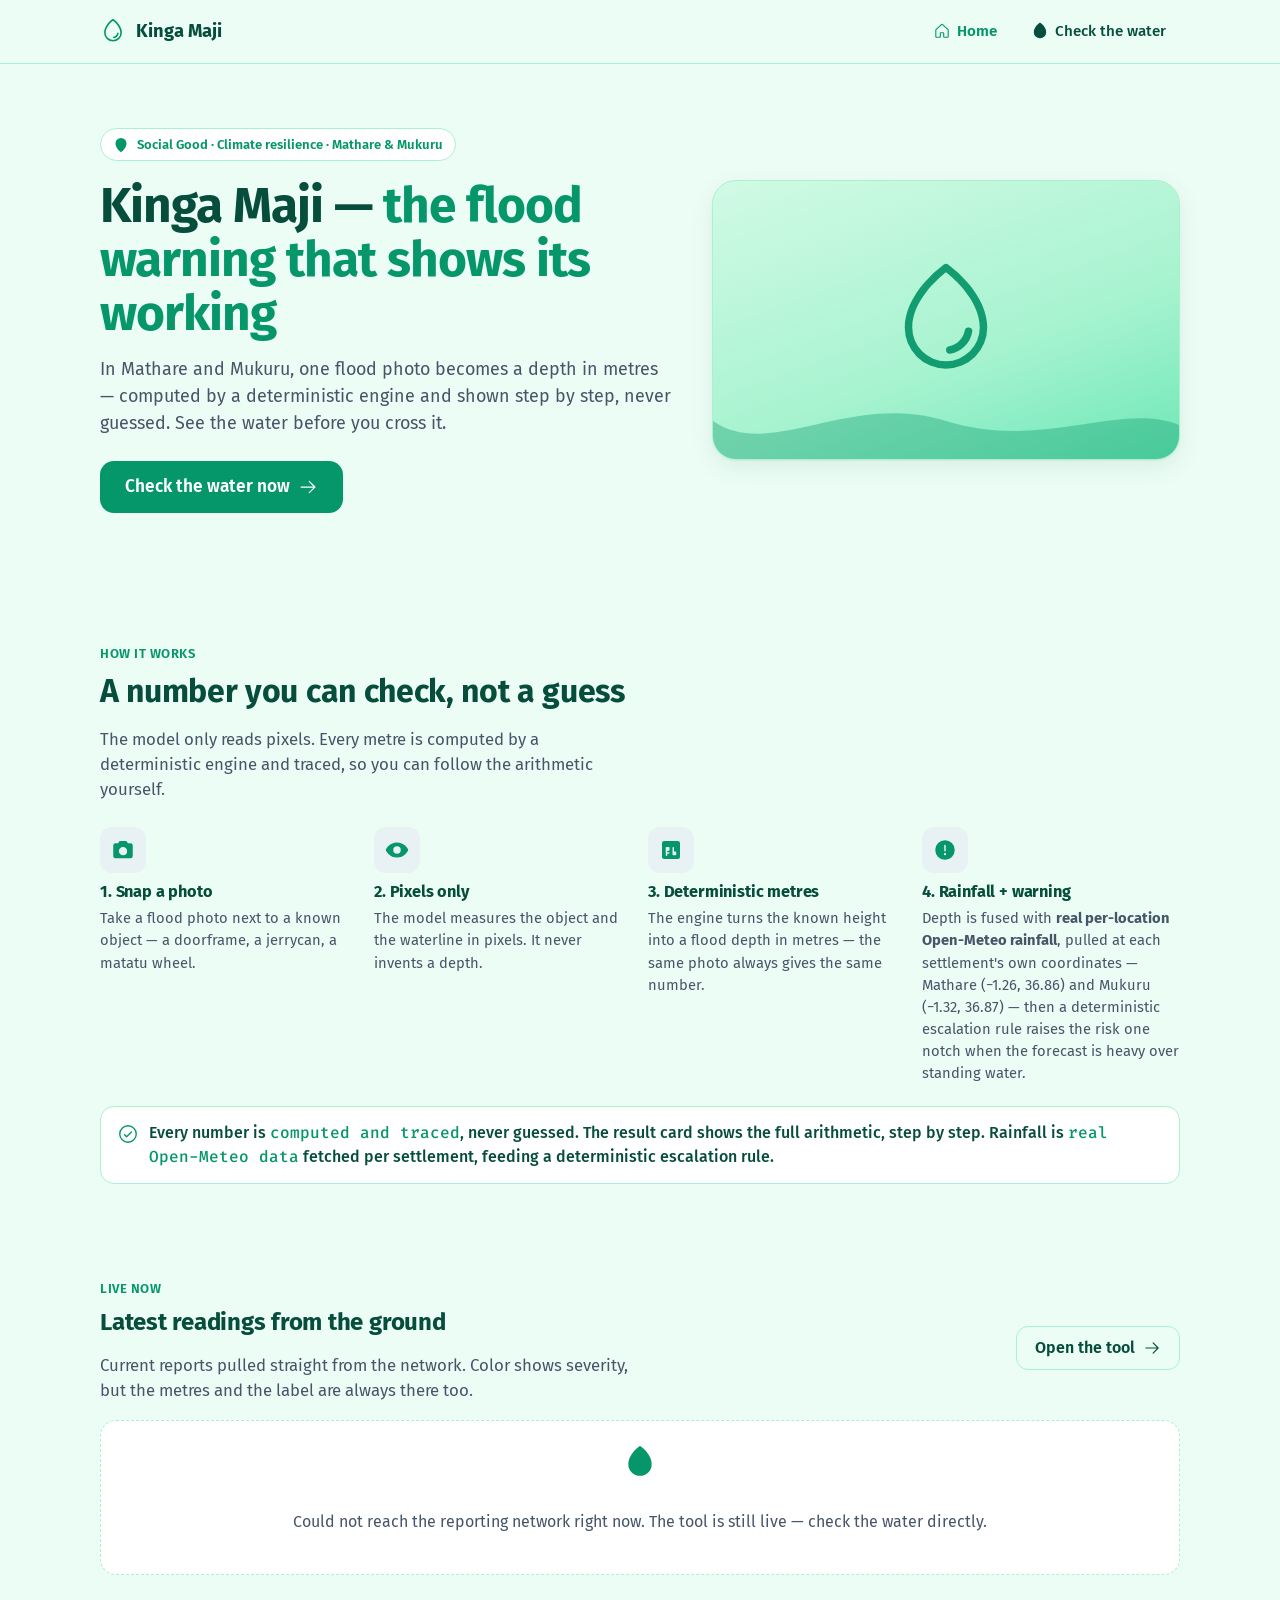
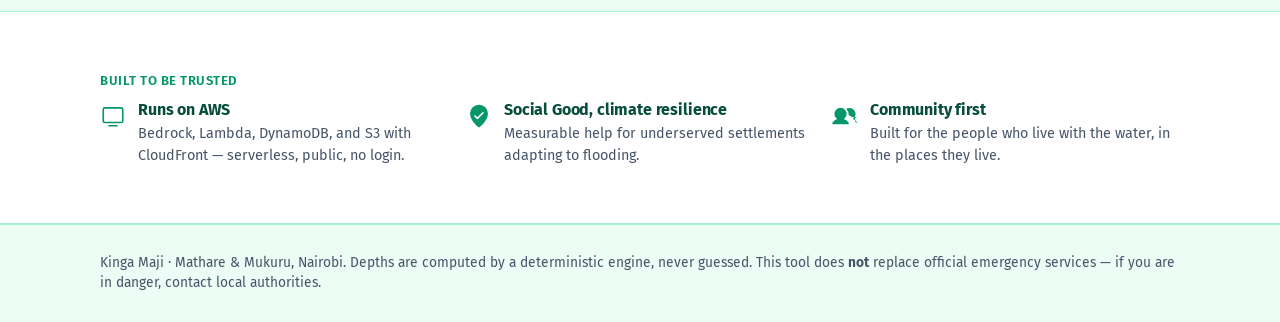
==== commit c4589223: "chore(deploy): inject live API URL into web pages after AWS deploy Deploy to KingaMajiStack (simi-op" ====
--- a/web/index.html
+++ b/web/index.html
@@ -245,7 +245,7 @@
   <script src="kinga.js"></script>
   <script>
     // Deploy pipeline rewrites this placeholder with the live API base URL.
-    const API = '__API_URL__';
+    const API = 'https://dh0959qwna.execute-api.us-east-1.amazonaws.com';
     // Replacement-proof sentinel: reconstructed from fragments so the deploy
     // step's blanket placeholder-to-real-URL replace cannot rewrite it. The raw
     // placeholder assignment above DOES equal this before deploy (preview mode);
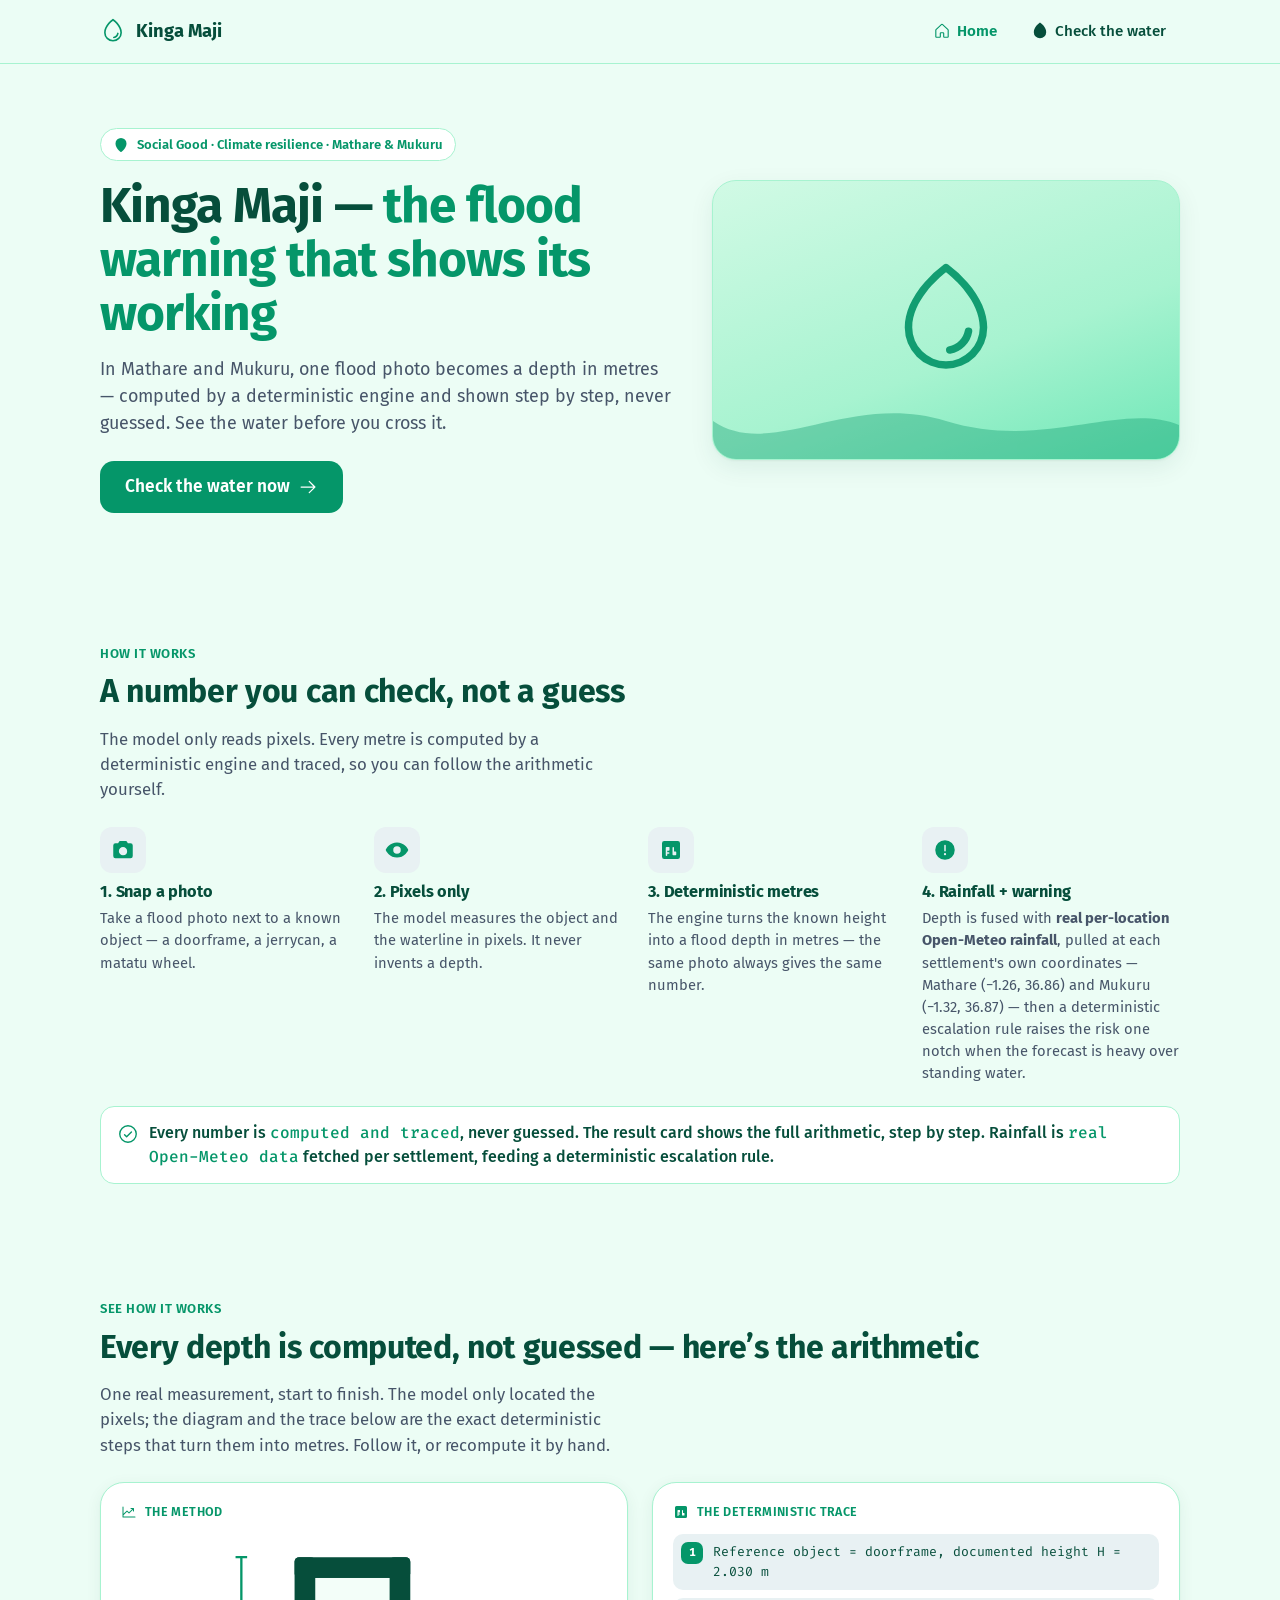
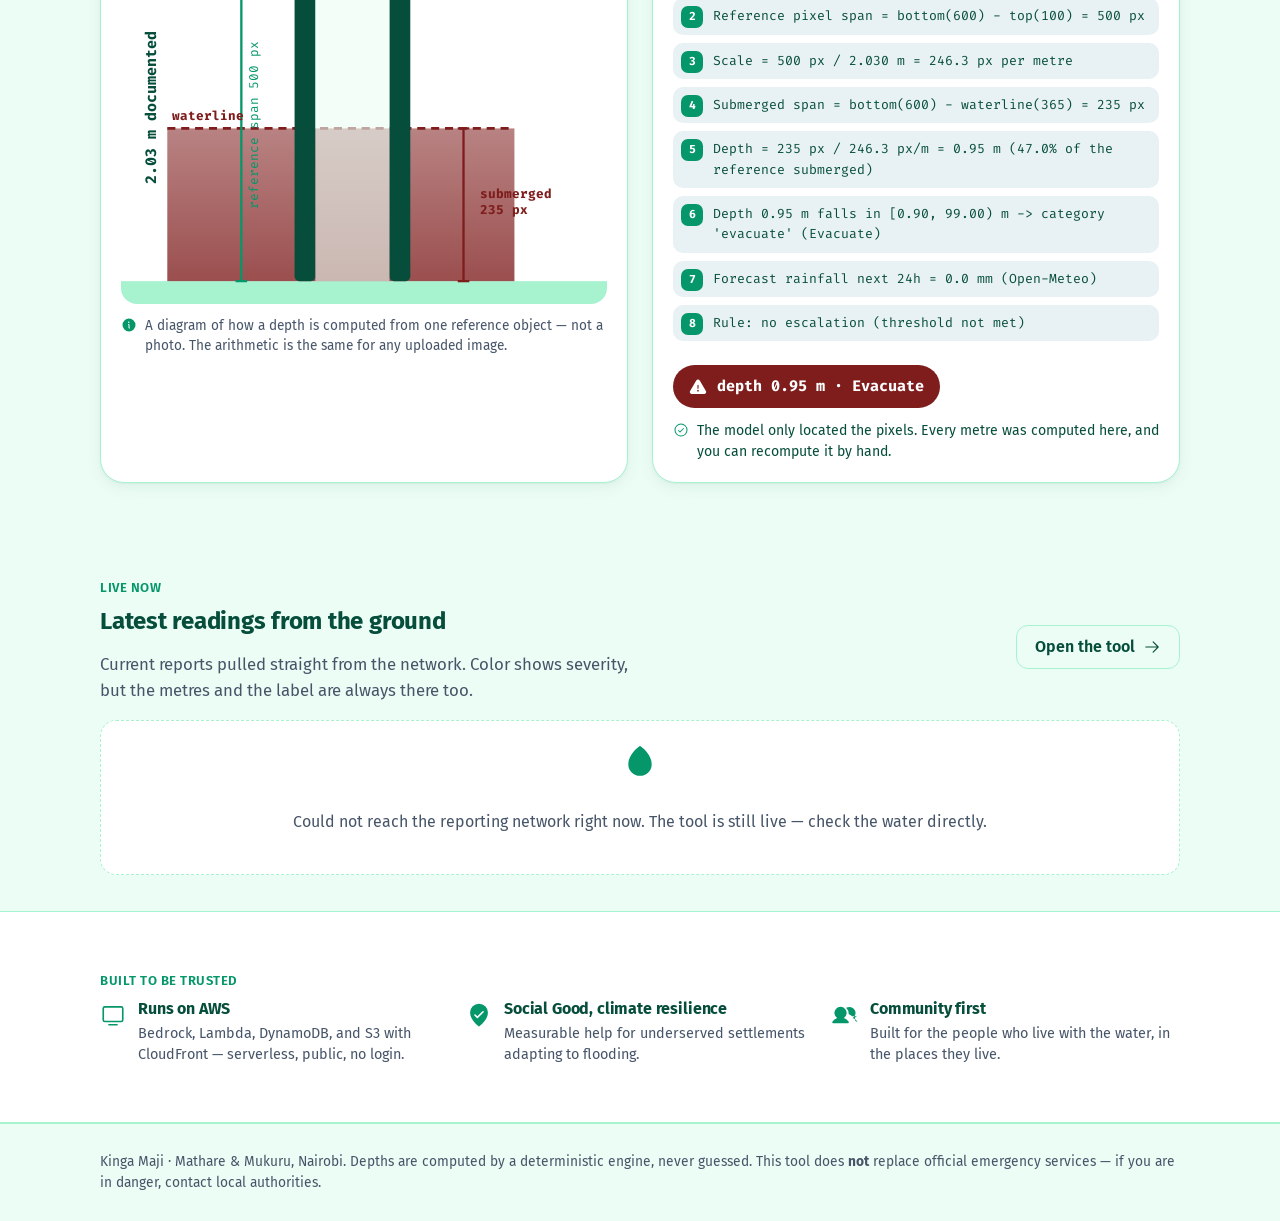
==== commit 558757d0: "feat: add 'see how it works' worked-example section to home page Static, always-renders section afte" ====
--- a/web/index.html
+++ b/web/index.html
@@ -180,6 +180,109 @@
       </div>
     </section>
 
+    <!-- See how it works — worked example (static, always renders) -->
+    <section class="section" id="worked">
+      <div class="container">
+        <span class="eyebrow">See how it works</span>
+        <h2>Every depth is computed, not guessed — here&rsquo;s the arithmetic</h2>
+        <p class="lead">One real measurement, start to finish. The model only located the pixels; the diagram and the trace below are the exact deterministic steps that turn them into metres. Follow it, or recompute it by hand.</p>
+
+        <div class="worked-grid">
+          <!-- LEFT: annotated method diagram (self-contained SVG, not a photo) -->
+          <div class="worked-panel">
+            <span class="panel-eyebrow">
+              <svg width="16" height="16" viewBox="0 0 256 256" fill="currentColor" aria-hidden="true"><path d="M232,208a8,8,0,0,1-8,8H32a8,8,0,0,1-8-8V48a8,8,0,0,1,16,0V156.69l50.34-50.35a8,8,0,0,1,11.32,0L128,132.69,180.69,80H160a8,8,0,0,1,0-16h40a8,8,0,0,1,8,8v40a8,8,0,0,1-16,0V91.31l-58.34,58.35a8,8,0,0,1-11.32,0L96,123.31,40,179.31V200H224A8,8,0,0,1,232,208Z"/></svg>
+              The method
+            </span>
+            <svg class="worked-diagram" viewBox="0 0 420 320" role="img"
+                 aria-label="Diagram of the depth method: a doorframe 2.03 metres tall stands in flood water. The full reference pixel span from top to bottom is 500 pixels. A waterline crosses the frame; the submerged span from the waterline down to the bottom is 235 pixels, shaded in the dark-red evacuate risk colour. Dividing the submerged pixels by the pixels-per-metre scale gives a flood depth of 0.95 metres.">
+              <defs>
+                <linearGradient id="waterFill" x1="0" y1="0" x2="0" y2="1">
+                  <stop offset="0" stop-color="#7F1D1D" stop-opacity="0.55"/>
+                  <stop offset="1" stop-color="#7F1D1D" stop-opacity="0.78"/>
+                </linearGradient>
+              </defs>
+              <!-- decorative scene, described by the parent aria-label -->
+              <g aria-hidden="true">
+                <!-- ground -->
+                <rect x="0" y="300" width="420" height="20" fill="#A7F3D0"/>
+                <!-- submerged water shade (waterline y=168 -> bottom y=300 = 47% of the 280px frame) -->
+                <rect x="40" y="168" width="300" height="132" fill="url(#waterFill)"/>
+                <!-- water surface line -->
+                <line x1="40" y1="168" x2="340" y2="168" stroke="#7F1D1D" stroke-width="2.5" stroke-dasharray="7 5"/>
+
+                <!-- doorframe (reference object): top y=20, bottom y=300 -->
+                <!-- left post -->
+                <rect x="150" y="20" width="18" height="280" rx="4" fill="#064E3B"/>
+                <!-- right post -->
+                <rect x="232" y="20" width="18" height="280" rx="4" fill="#064E3B"/>
+                <!-- lintel -->
+                <rect x="150" y="20" width="100" height="18" rx="4" fill="#064E3B"/>
+                <!-- door panel (lighter, inside the frame) -->
+                <rect x="168" y="38" width="64" height="262" fill="#ECFDF5" opacity="0.6"/>
+
+                <!-- full reference span bracket (left side), top->bottom -->
+                <line x1="104" y1="20" x2="104" y2="300" stroke="#059669" stroke-width="2"/>
+                <line x1="99" y1="20" x2="109" y2="20" stroke="#059669" stroke-width="2"/>
+                <line x1="99" y1="300" x2="109" y2="300" stroke="#059669" stroke-width="2"/>
+
+                <!-- submerged span bracket (right side), waterline->bottom -->
+                <line x1="296" y1="168" x2="296" y2="300" stroke="#7F1D1D" stroke-width="2"/>
+                <line x1="291" y1="168" x2="301" y2="168" stroke="#7F1D1D" stroke-width="2"/>
+                <line x1="291" y1="300" x2="301" y2="300" stroke="#7F1D1D" stroke-width="2"/>
+              </g>
+
+              <!-- callout labels (text; still inside role=img, parent label covers them) -->
+              <g aria-hidden="true" font-family="'Fira Code', monospace">
+                <!-- reference height -->
+                <text x="30" y="150" transform="rotate(-90 30 150)" text-anchor="middle"
+                      font-size="13" font-weight="700" fill="#064E3B">2.03 m documented</text>
+                <text x="118" y="165" transform="rotate(-90 118 165)" text-anchor="middle"
+                      font-size="11" fill="#059669">reference span 500 px</text>
+                <!-- waterline -->
+                <text x="44" y="161" font-size="11" font-weight="700" fill="#7F1D1D">waterline</text>
+                <!-- submerged span -->
+                <text x="310" y="228" font-size="11" font-weight="700" fill="#7F1D1D">submerged</text>
+                <text x="310" y="242" font-size="11" font-weight="700" fill="#7F1D1D">235 px</text>
+              </g>
+            </svg>
+            <p class="worked-caption">
+              <svg width="16" height="16" viewBox="0 0 256 256" fill="currentColor" aria-hidden="true"><path d="M128,24A104,104,0,1,0,232,128,104.11,104.11,0,0,0,128,24Zm-4,48a12,12,0,1,1-12,12A12,12,0,0,1,124,72Zm12,112a16,16,0,0,1-16-16V128a8,8,0,0,1,0-16,16,16,0,0,1,16,16v40a8,8,0,0,1,0,16Z"/></svg>
+              A diagram of how a depth is computed from one reference object — not a photo. The arithmetic is the same for any uploaded image.
+            </p>
+          </div>
+
+          <!-- RIGHT: the exact deterministic trace, as evidence -->
+          <div class="worked-panel">
+            <span class="panel-eyebrow">
+              <svg width="16" height="16" viewBox="0 0 256 256" fill="currentColor" aria-hidden="true"><path d="M200,32H56A24,24,0,0,0,32,56V200a24,24,0,0,0,24,24H200a24,24,0,0,0,24-24V56A24,24,0,0,0,200,32Zm-88,96a8,8,0,0,1-8,8H88v16h16a8,8,0,0,1,0,16H88v16a8,8,0,0,1-16,0V104a8,8,0,0,1,8-8h28A8,8,0,0,1,112,104Zm72,48a8,8,0,0,1-8,8H152a8,8,0,0,1-8-8V104a8,8,0,0,1,16,0v40h16A8,8,0,0,1,184,152Z"/></svg>
+              The deterministic trace
+            </span>
+            <ol class="trace-list" aria-label="Deterministic engine trace for the worked example">
+              <li>Reference object = doorframe, documented height H = 2.030 m</li>
+              <li>Reference pixel span = bottom(600) - top(100) = 500 px</li>
+              <li>Scale = 500 px / 2.030 m = 246.3 px per metre</li>
+              <li>Submerged span = bottom(600) - waterline(365) = 235 px</li>
+              <li>Depth = 235 px / 246.3 px/m = 0.95 m (47.0% of the reference submerged)</li>
+              <li>Depth 0.95 m falls in [0.90, 99.00) m -&gt; category 'evacuate' (Evacuate)</li>
+              <li>Forecast rainfall next 24h = 0.0 mm (Open-Meteo)</li>
+              <li>Rule: no escalation (threshold not met)</li>
+            </ol>
+            <div class="trace-result">
+              <span class="trace-chip">
+                <svg width="18" height="18" viewBox="0 0 256 256" fill="currentColor" aria-hidden="true"><path d="M240.26,186.1,152.81,34.23h0a28.74,28.74,0,0,0-49.62,0L15.74,186.1a27.45,27.45,0,0,0,0,27.71A28.31,28.31,0,0,0,40.55,228h174.9a28.31,28.31,0,0,0,24.78-14.19A27.45,27.45,0,0,0,240.26,186.1ZM120,104a8,8,0,0,1,16,0v40a8,8,0,0,1-16,0Zm8,88a12,12,0,1,1,12-12A12,12,0,0,1,128,192Z"/></svg>
+                depth 0.95 m · Evacuate
+              </span>
+              <p class="trace-recompute">
+                <svg width="16" height="16" viewBox="0 0 256 256" fill="currentColor" aria-hidden="true"><path d="M173.66,98.34a8,8,0,0,1,0,11.32l-56,56a8,8,0,0,1-11.32,0l-24-24a8,8,0,0,1,11.32-11.32L112,148.69l50.34-50.35A8,8,0,0,1,173.66,98.34ZM232,128A104,104,0,1,1,128,24,104.11,104.11,0,0,1,232,128Zm-16,0a88,88,0,1,0-88,88A88.1,88.1,0,0,0,216,128Z"/></svg>
+                The model only located the pixels. Every metre was computed here, and you can recompute it by hand.
+              </p>
+            </div>
+          </div>
+        </div>
+      </div>
+    </section>
+
     <!-- Live now -->
     <section class="section-tight" id="live">
       <div class="container">
--- a/web/kinga.css
+++ b/web/kinga.css
@@ -162,6 +162,70 @@
   .nav a svg { width: 20px; height: 20px; }
 }
 
+/* ---- worked example (home: "see how it works") ---- */
+.worked-grid {
+  display: grid; grid-template-columns: 1fr; gap: 20px; margin-top: 24px;
+  align-items: stretch;
+}
+@media (min-width: 720px) { .worked-grid { grid-template-columns: 1fr 1fr; gap: 24px; } }
+
+.worked-panel {
+  background: var(--color-card); color: var(--color-card-foreground);
+  border: 1px solid var(--color-border); border-radius: var(--radius-lg);
+  box-shadow: var(--shadow-card); padding: 20px;
+  display: flex; flex-direction: column;
+}
+.worked-panel .panel-eyebrow {
+  display: inline-flex; align-items: center; gap: 8px;
+  font-size: 0.78rem; font-weight: 600; letter-spacing: 0.03em;
+  text-transform: uppercase; color: var(--color-primary); margin: 0 0 12px;
+}
+.worked-panel .panel-eyebrow svg { color: var(--color-primary); flex: none; }
+
+/* diagram panel */
+.worked-diagram { display: block; width: 100%; height: auto; border-radius: var(--radius); }
+.worked-caption {
+  margin: 12px 0 0; font-size: 0.85rem; color: var(--color-muted-foreground);
+  display: flex; gap: 8px; align-items: flex-start;
+}
+.worked-caption svg { color: var(--color-primary); flex: none; margin-top: 1px; }
+
+/* trace panel */
+.trace-list {
+  list-style: none; counter-reset: step; margin: 0; padding: 0;
+  font-family: 'Fira Code', ui-monospace, SFMono-Regular, Menlo, monospace;
+  font-variant-ligatures: none; font-size: 0.82rem; line-height: 1.55;
+}
+.trace-list li {
+  counter-increment: step; position: relative;
+  padding: 8px 10px 8px 40px; border-radius: 10px;
+  color: var(--color-foreground); background: var(--color-muted);
+  margin-bottom: 8px; word-break: break-word;
+}
+.trace-list li::before {
+  content: counter(step); position: absolute; left: 8px; top: 8px;
+  width: 22px; height: 22px; border-radius: 7px;
+  display: inline-flex; align-items: center; justify-content: center;
+  font-size: 0.72rem; font-weight: 700;
+  background: var(--color-primary); color: var(--color-on-primary);
+}
+.trace-result {
+  margin-top: auto; padding-top: 16px;
+}
+.trace-chip {
+  display: inline-flex; align-items: center; gap: 10px;
+  padding: 10px 16px; border-radius: 999px;
+  background: var(--risk-evacuate); color: var(--color-on-risk);
+  font-family: 'Fira Code', ui-monospace, SFMono-Regular, Menlo, monospace;
+  font-weight: 700; font-size: 0.95rem;
+}
+.trace-chip svg { color: var(--color-on-risk); flex: none; }
+.trace-recompute {
+  margin: 12px 0 0; font-size: 0.88rem; color: var(--color-foreground);
+  display: flex; gap: 8px; align-items: flex-start;
+}
+.trace-recompute svg { color: var(--color-primary); flex: none; margin-top: 2px; }
+
 /* ---- reduced motion ---- */
 @media (prefers-reduced-motion: reduce) {
   *, *::before, *::after {
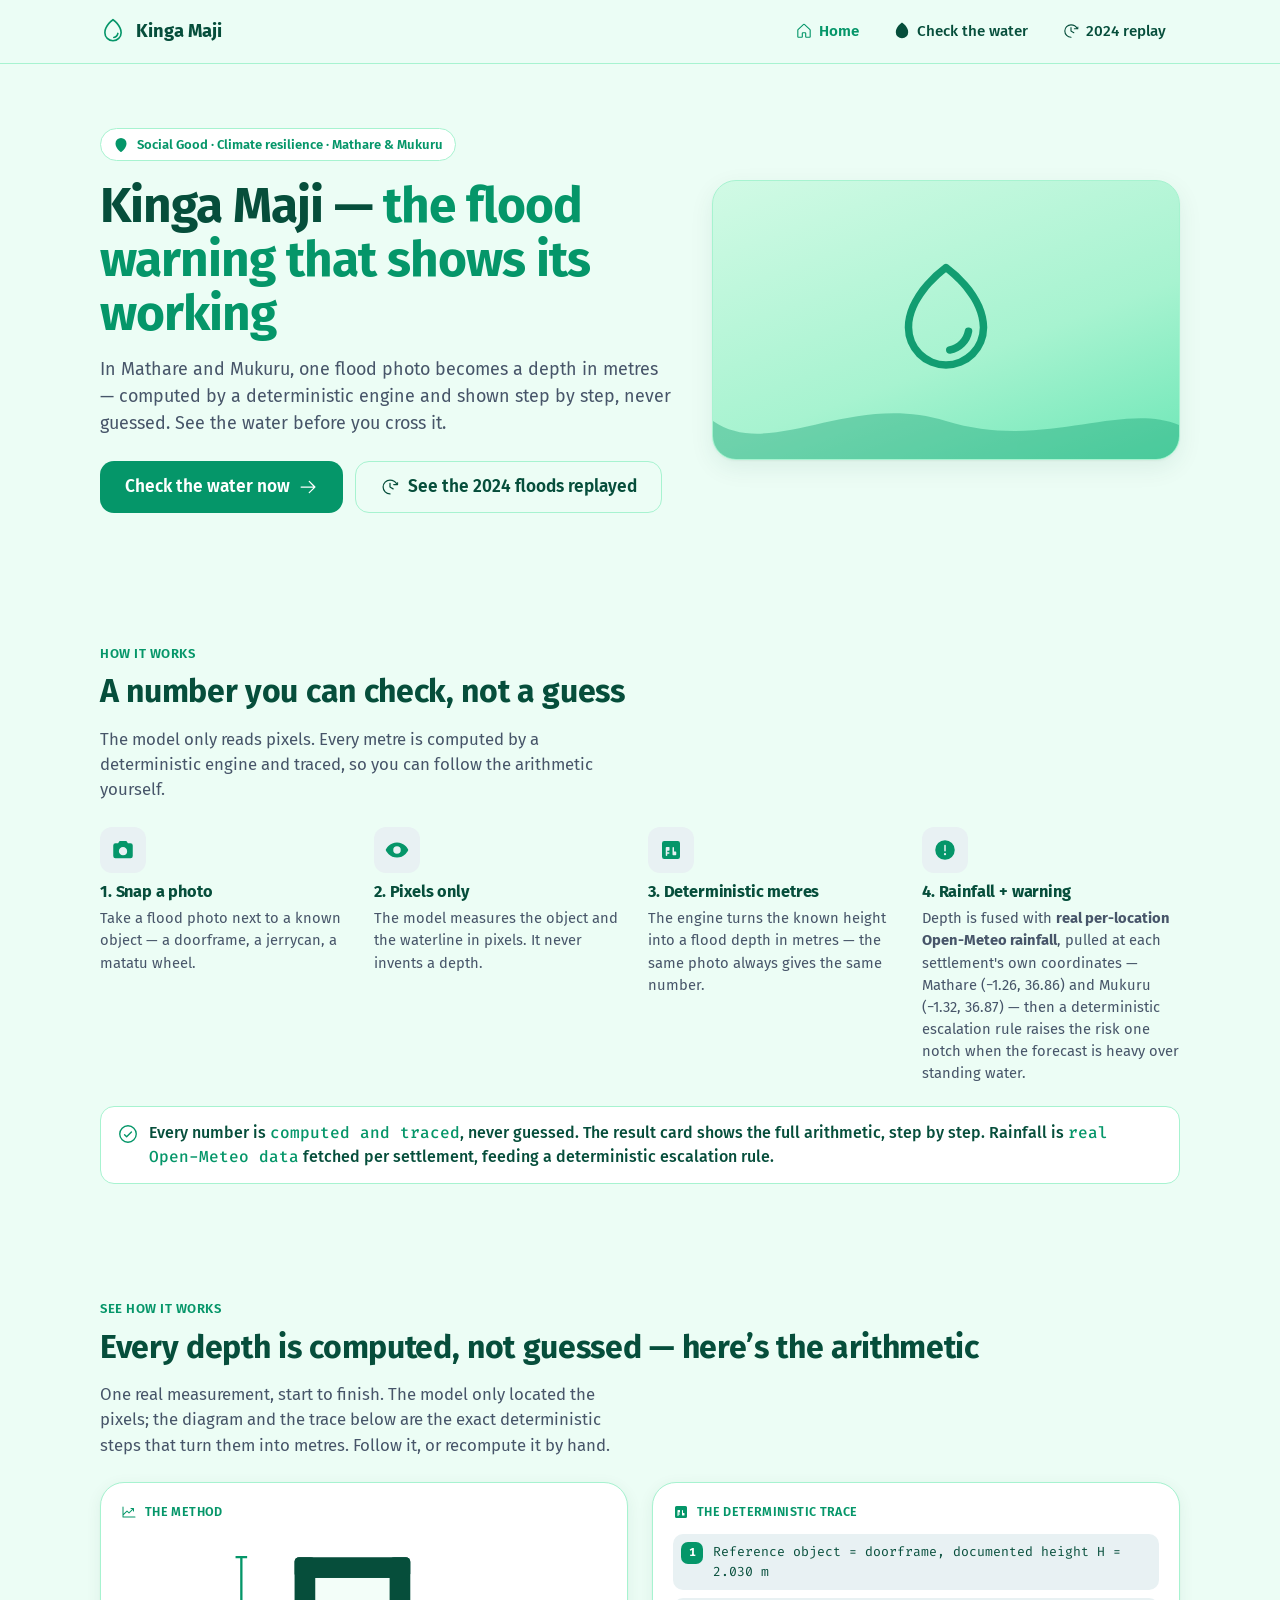
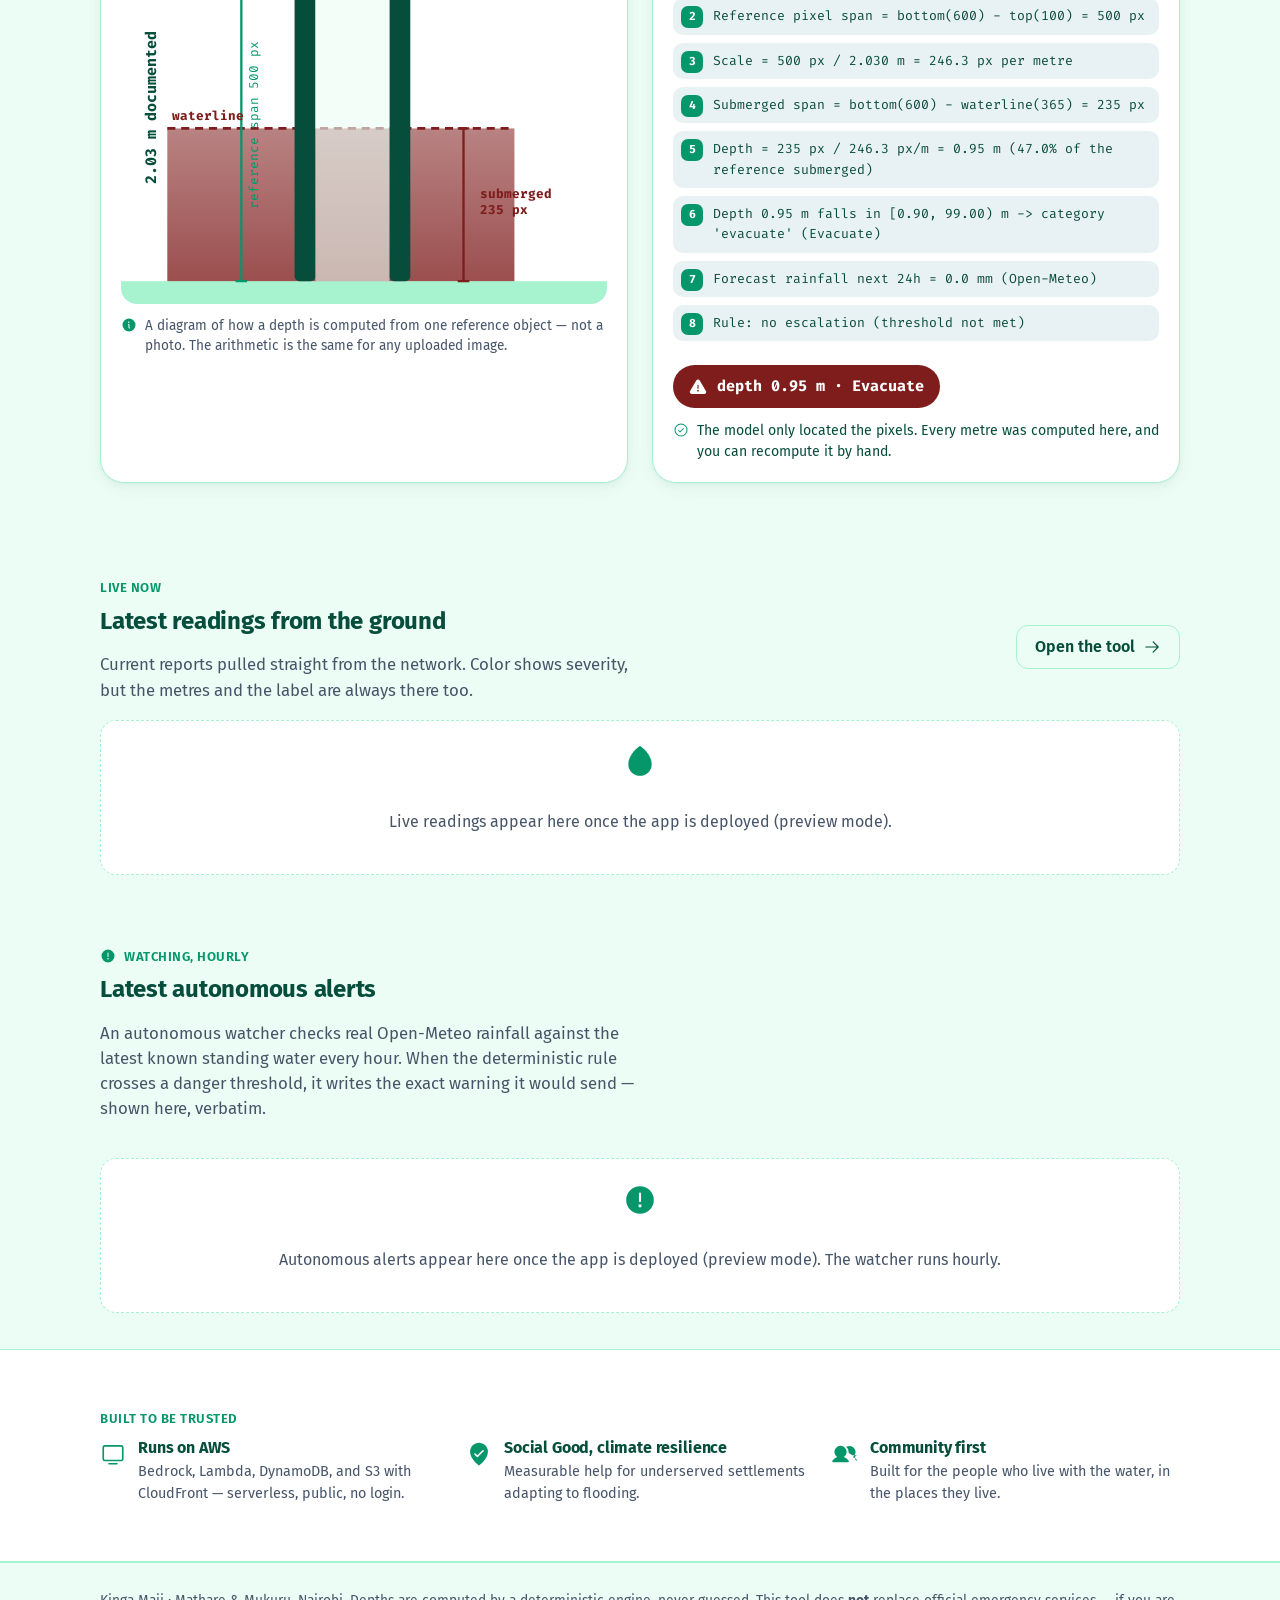
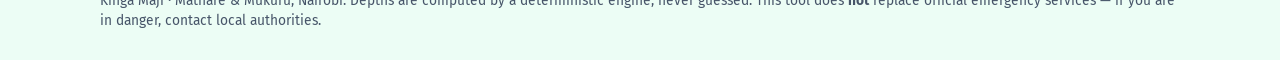
==== commit 836f6e03: "feat: autonomous watcher agent + 2024 Nairobi flood replay (additive) Two additive improvements to t" ====
--- a/web/index.html
+++ b/web/index.html
@@ -91,6 +91,28 @@
     .trust-item svg { color: var(--color-primary); flex: none; margin-top: 2px; }
     .trust-item h3 { font-size: 1rem; margin: 0 0 4px; }
     .trust-item p { margin: 0; color: var(--color-muted-foreground); font-size: 0.9rem; }
+
+    /* ---- latest autonomous alerts ---- */
+    .alerts-head { display: flex; align-items: center; justify-content: space-between; gap: 16px; flex-wrap: wrap; }
+    .alerts-list { list-style: none; margin: 20px 0 0; padding: 0; display: grid; grid-template-columns: 1fr; gap: 12px; }
+    @media (min-width: 760px) { .alerts-list { grid-template-columns: repeat(2, 1fr); } }
+    .alert-card {
+      border: 1px solid var(--color-border); border-left: 7px solid var(--risk-neutral);
+      border-radius: var(--radius); background: var(--color-card); padding: 16px;
+    }
+    .alert-card .ac-top { display: flex; align-items: baseline; justify-content: space-between; gap: 10px; }
+    .alert-card .ac-settlement { font-weight: 600; display: inline-flex; align-items: center; gap: 8px; }
+    .alert-card .ac-time { color: var(--color-muted-foreground); font-size: 0.78rem; white-space: nowrap; }
+    .alert-card .ac-label { font-size: 0.98rem; font-weight: 600; margin: 8px 0 2px; }
+    .alert-card .ac-metres { font-family: 'Fira Code', monospace; font-size: 0.82rem; color: var(--color-muted-foreground); }
+    .alert-card .ac-message { font-size: 0.84rem; color: var(--color-muted-foreground); margin-top: 10px; line-height: 1.5; }
+    .alert-card .dot { display: inline-block; width: 12px; height: 12px; border-radius: 50%; border: 1px solid rgba(6,78,59,.25); }
+    .alerts-empty {
+      border: 1px dashed var(--color-border); border-radius: var(--radius);
+      padding: 24px; text-align: center; color: var(--color-muted-foreground);
+      background: var(--color-card); margin-top: 20px;
+    }
+    .alerts-empty svg { color: var(--color-primary); margin-bottom: 8px; }
   </style>
 </head>
 <body>
@@ -112,6 +134,10 @@
           <svg width="18" height="18" viewBox="0 0 256 256" fill="currentColor" aria-hidden="true"><path d="M174,47.75a254.19,254.19,0,0,0-41.45-38.3,8,8,0,0,0-9.18,0A254.19,254.19,0,0,0,82,47.75C54.51,79.32,40,112.6,40,144a88,88,0,0,0,176,0C216,112.6,201.49,79.32,174,47.75Z"/></svg>
           <span class="nav-label">Check the water</span>
         </a>
+        <a href="replay.html">
+          <svg width="18" height="18" viewBox="0 0 256 256" fill="currentColor" aria-hidden="true"><path d="M136,80v43.47l36.12,21.67a8,8,0,0,1-8.24,13.72l-40-24A8,8,0,0,1,120,128V80a8,8,0,0,1,16,0Zm92-16a8,8,0,0,0-8,8V82C206.4,54.11,170.82,32,128,32a96,96,0,1,0,0,192,8,8,0,0,0,0-16,80,80,0,1,1,0-160c37.36,0,66.4,19.4,76.9,40H176a8,8,0,0,0,0,16h48a8,8,0,0,0,8-8V72A8,8,0,0,0,228,64Z"/></svg>
+          <span class="nav-label">2024 replay</span>
+        </a>
       </nav>
     </div>
   </header>
@@ -132,6 +158,10 @@
               <a class="btn btn-primary btn-lg" href="app.html">
                 Check the water now
                 <svg width="20" height="20" viewBox="0 0 256 256" fill="currentColor" aria-hidden="true"><path d="M221.66,133.66l-72,72a8,8,0,0,1-11.32-11.32L196.69,136H40a8,8,0,0,1,0-16H196.69L138.34,61.66a8,8,0,0,1,11.32-11.32l72,72A8,8,0,0,1,221.66,133.66Z"/></svg>
+              </a>
+              <a class="btn btn-ghost btn-lg" href="replay.html">
+                <svg width="20" height="20" viewBox="0 0 256 256" fill="currentColor" aria-hidden="true" role="img" aria-label="Replay the 2024 floods"><path d="M136,80v43.47l36.12,21.67a8,8,0,0,1-8.24,13.72l-40-24A8,8,0,0,1,120,128V80a8,8,0,0,1,16,0Zm92-16a8,8,0,0,0-8,8V82C206.4,54.11,170.82,32,128,32a96,96,0,1,0,0,192,8,8,0,0,0,0-16,80,80,0,1,1,0-160c37.36,0,66.4,19.4,76.9,40H176a8,8,0,0,0,0,16h48a8,8,0,0,0,8-8V72A8,8,0,0,0,228,64Z"/></svg>
+                See the 2024 floods replayed
               </a>
             </div>
           </div>
@@ -307,6 +337,29 @@
       </div>
     </section>
 
+    <!-- Latest autonomous alerts -->
+    <section class="section-tight" id="autonomous">
+      <div class="container">
+        <div class="alerts-head">
+          <div>
+            <span class="eyebrow">
+              <svg width="16" height="16" viewBox="0 0 256 256" fill="currentColor" aria-hidden="true"><path d="M128,24A104,104,0,1,0,232,128,104.11,104.11,0,0,0,128,24Zm-8,56a8,8,0,0,1,16,0v56a8,8,0,0,1-16,0Zm8,104a12,12,0,1,1,12-12A12,12,0,0,1,128,184Z"/></svg>
+              Watching, hourly
+            </span>
+            <h2>Latest autonomous alerts</h2>
+            <p class="lead">An autonomous watcher checks real Open-Meteo rainfall against the latest known standing water every hour. When the deterministic rule crosses a danger threshold, it writes the exact warning it would send — shown here, verbatim.</p>
+          </div>
+        </div>
+        <div id="alertsWrap">
+          <ul class="alerts-list" id="alertsList" style="display:none;"></ul>
+          <div class="alerts-empty" id="alertsEmpty">
+            <svg width="34" height="34" viewBox="0 0 256 256" fill="currentColor" aria-hidden="true"><path d="M128,24A104,104,0,1,0,232,128,104.11,104.11,0,0,0,128,24Zm-8,56a8,8,0,0,1,16,0v56a8,8,0,0,1-16,0Zm8,104a12,12,0,1,1,12-12A12,12,0,0,1,128,184Z"/></svg>
+            <p id="alertsEmptyText">Loading the latest autonomous alerts…</p>
+          </div>
+        </div>
+      </div>
+    </section>
+
     <!-- Trust row -->
     <section class="section trust" id="trust">
       <div class="container">
@@ -348,7 +401,7 @@
   <script src="kinga.js"></script>
   <script>
     // Deploy pipeline rewrites this placeholder with the live API base URL.
-    const API = 'https://dh0959qwna.execute-api.us-east-1.amazonaws.com';
+    const API = '__API_URL__';
     // Replacement-proof sentinel: reconstructed from fragments so the deploy
     // step's blanket placeholder-to-real-URL replace cannot rewrite it. The raw
     // placeholder assignment above DOES equal this before deploy (preview mode);
@@ -440,7 +493,64 @@
       }
     }
 
+    // ----- Latest autonomous alerts (GET /alerts via the same sentinel guard) -----
+    function alertsEmptyState(message) {
+      const list = document.getElementById('alertsList');
+      const empty = document.getElementById('alertsEmpty');
+      const text = document.getElementById('alertsEmptyText');
+      if (list) list.style.display = 'none';
+      if (empty) empty.style.display = 'block';
+      if (text) text.textContent = message;
+    }
+
+    function renderAlerts(alerts) {
+      const list = document.getElementById('alertsList');
+      const empty = document.getElementById('alertsEmpty');
+      if (!alerts || alerts.length === 0) {
+        alertsEmptyState('No autonomous alerts yet. The watcher runs hourly and dispatches here.');
+        return;
+      }
+      list.innerHTML = '';
+      alerts.forEach(function (a) {
+        const color = Kinga.riskColor(a.category_key);
+        const depth = (a.depth_m != null) ? Number(a.depth_m).toFixed(2) + ' m' : '—';
+        const label = a.final_label || Kinga.riskLabel(a.category_key) || a.category_key || 'Unknown';
+        // Alert sort keys are 'ALERT#<iso>'; strip the prefix before timeAgo/Date.
+        const when = String(a.timestamp || '').replace('ALERT#', '');
+        const li = document.createElement('li');
+        li.className = 'alert-card';
+        li.style.borderLeftColor = color;
+        li.innerHTML =
+          '<div class="ac-top">' +
+            '<span class="ac-settlement"><span class="dot" style="background:' + color + '"></span>' +
+              (a.settlement || 'Unknown') + '</span>' +
+            '<span class="ac-time">' + Kinga.timeAgo(when) + '</span>' +
+          '</div>' +
+          '<div class="ac-label">' + label + '</div>' +
+          '<div class="ac-metres">' + depth + ' · rain 24h ' + Kinga.fmtMm(a.rainfall_mm) + '</div>' +
+          (a.message ? '<div class="ac-message">' + a.message + '</div>' : '');
+        list.appendChild(li);
+      });
+      empty.style.display = 'none';
+      list.style.display = '';
+    }
+
+    async function loadAlerts() {
+      if (!API || API === API_PLACEHOLDER) {
+        alertsEmptyState('Autonomous alerts appear here once the app is deployed (preview mode). The watcher runs hourly.');
+        return;
+      }
+      try {
+        const res = await fetch(API + '/alerts');
+        const data = await res.json();
+        renderAlerts(data.alerts || []);
+      } catch (e) {
+        alertsEmptyState('Could not reach the alert network right now. The watcher runs hourly and dispatches here.');
+      }
+    }
+
     loadLive();
+    loadAlerts();
   </script>
 </body>
 </html>
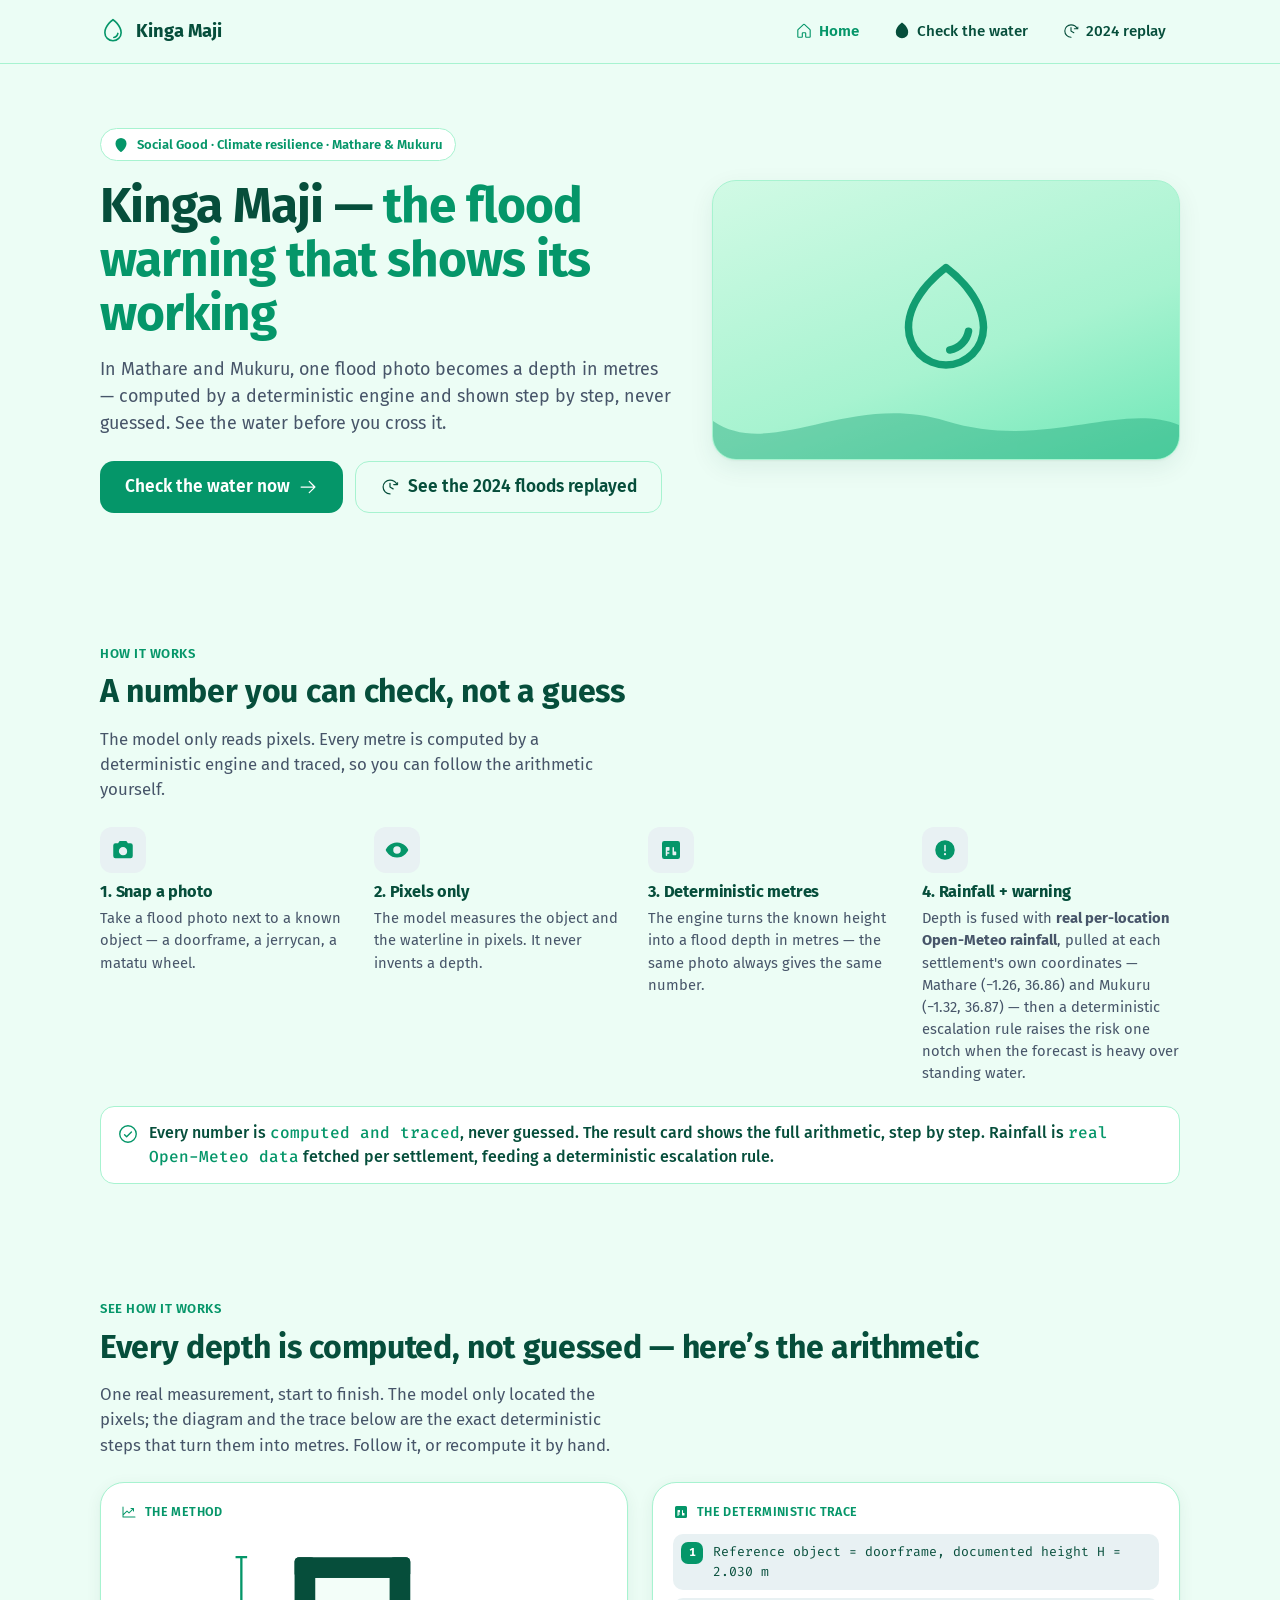
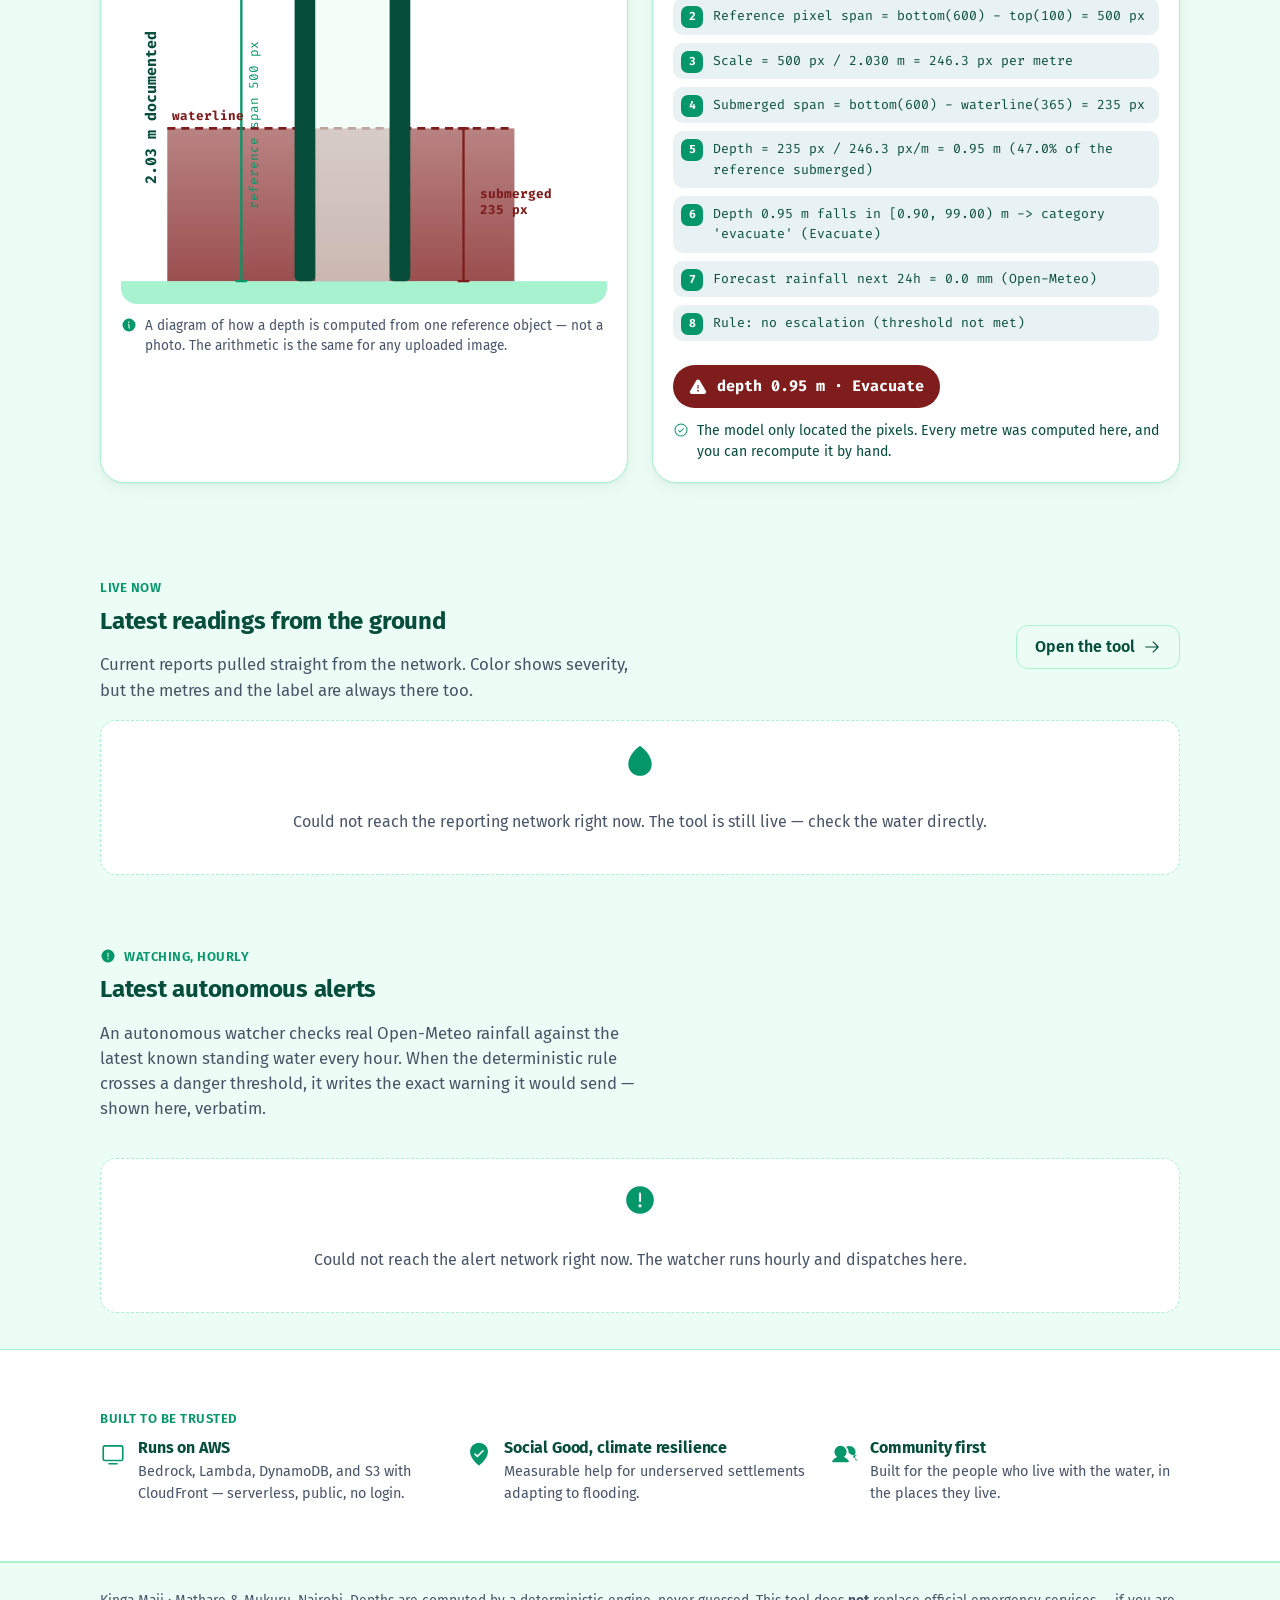
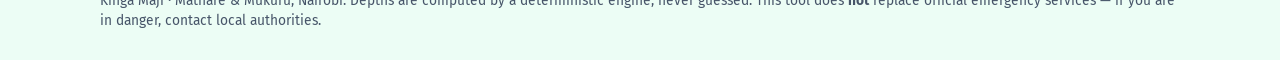
==== commit fa01e951: "chore(deploy): inject live API URL into web pages after AWS deploy" ====
--- a/web/index.html
+++ b/web/index.html
@@ -401,7 +401,7 @@
   <script src="kinga.js"></script>
   <script>
     // Deploy pipeline rewrites this placeholder with the live API base URL.
-    const API = '__API_URL__';
+    const API = 'https://dh0959qwna.execute-api.us-east-1.amazonaws.com';
     // Replacement-proof sentinel: reconstructed from fragments so the deploy
     // step's blanket placeholder-to-real-URL replace cannot rewrite it. The raw
     // placeholder assignment above DOES equal this before deploy (preview mode);
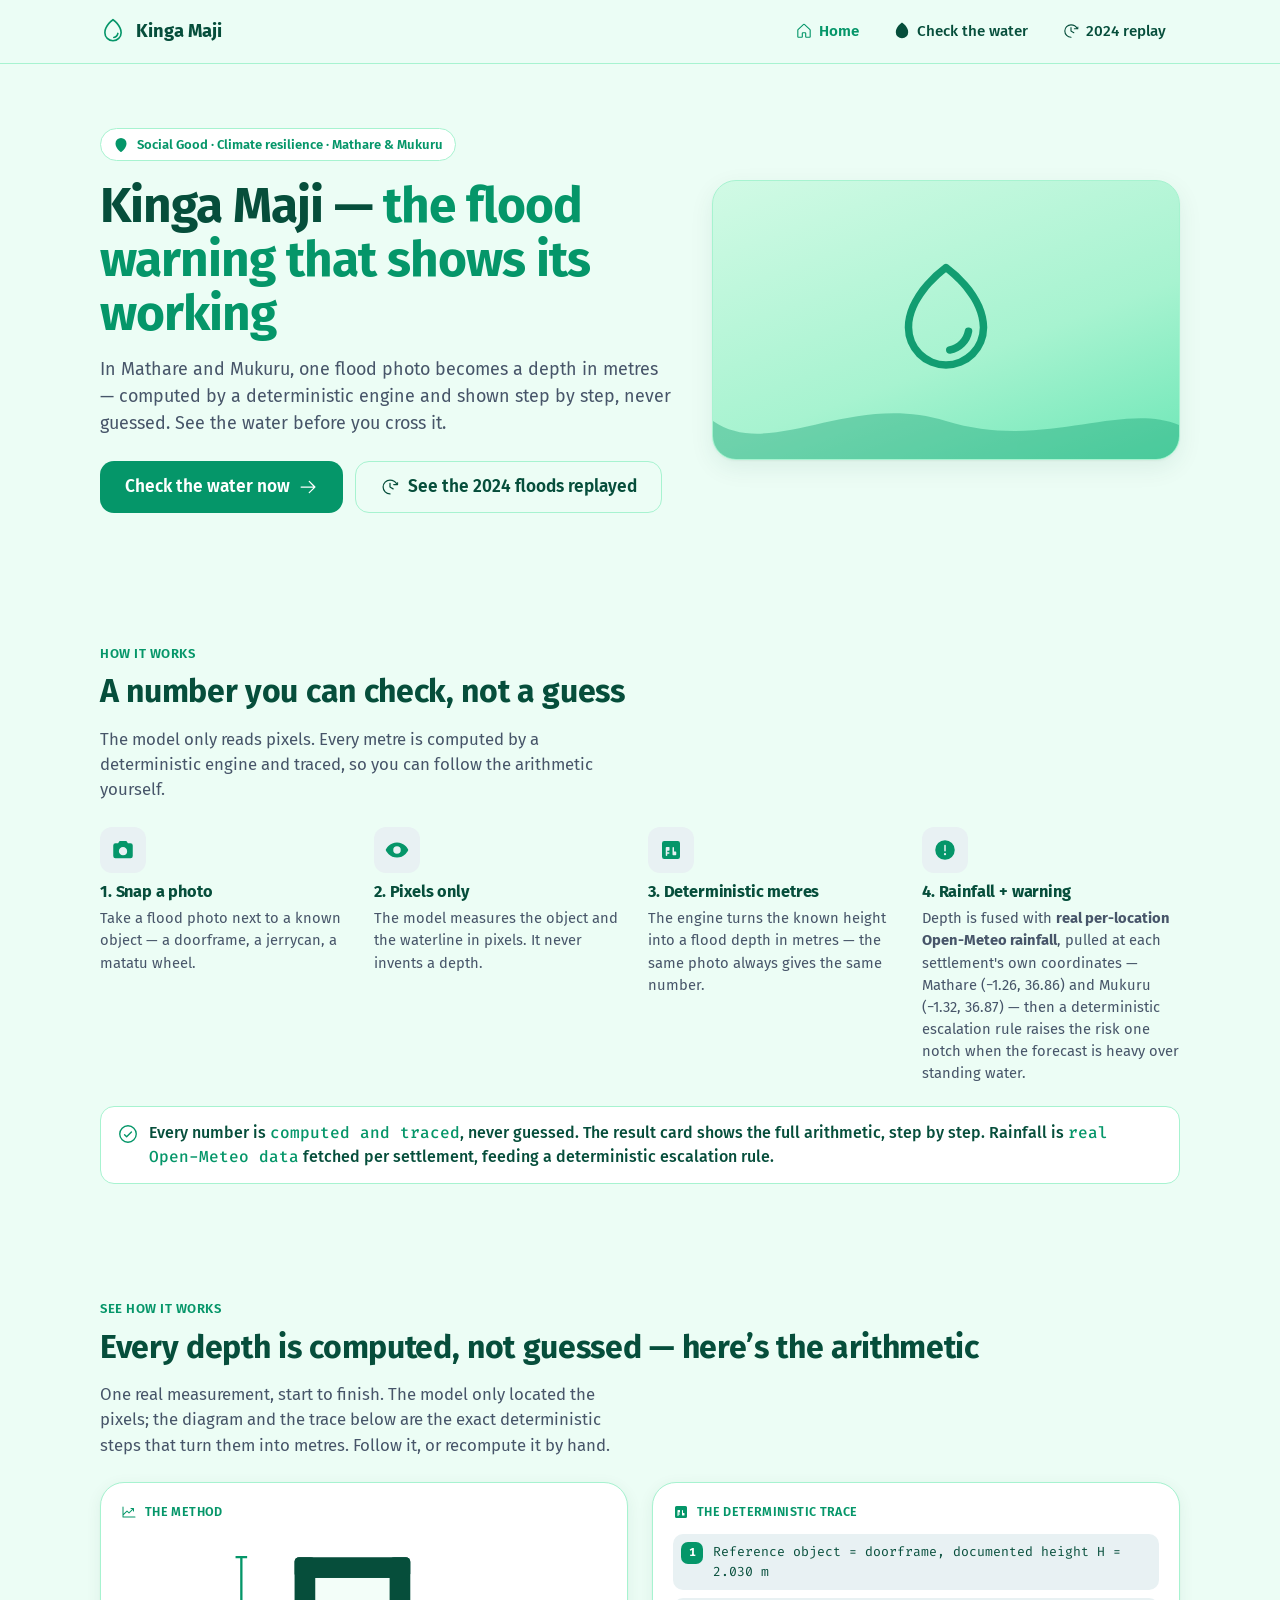
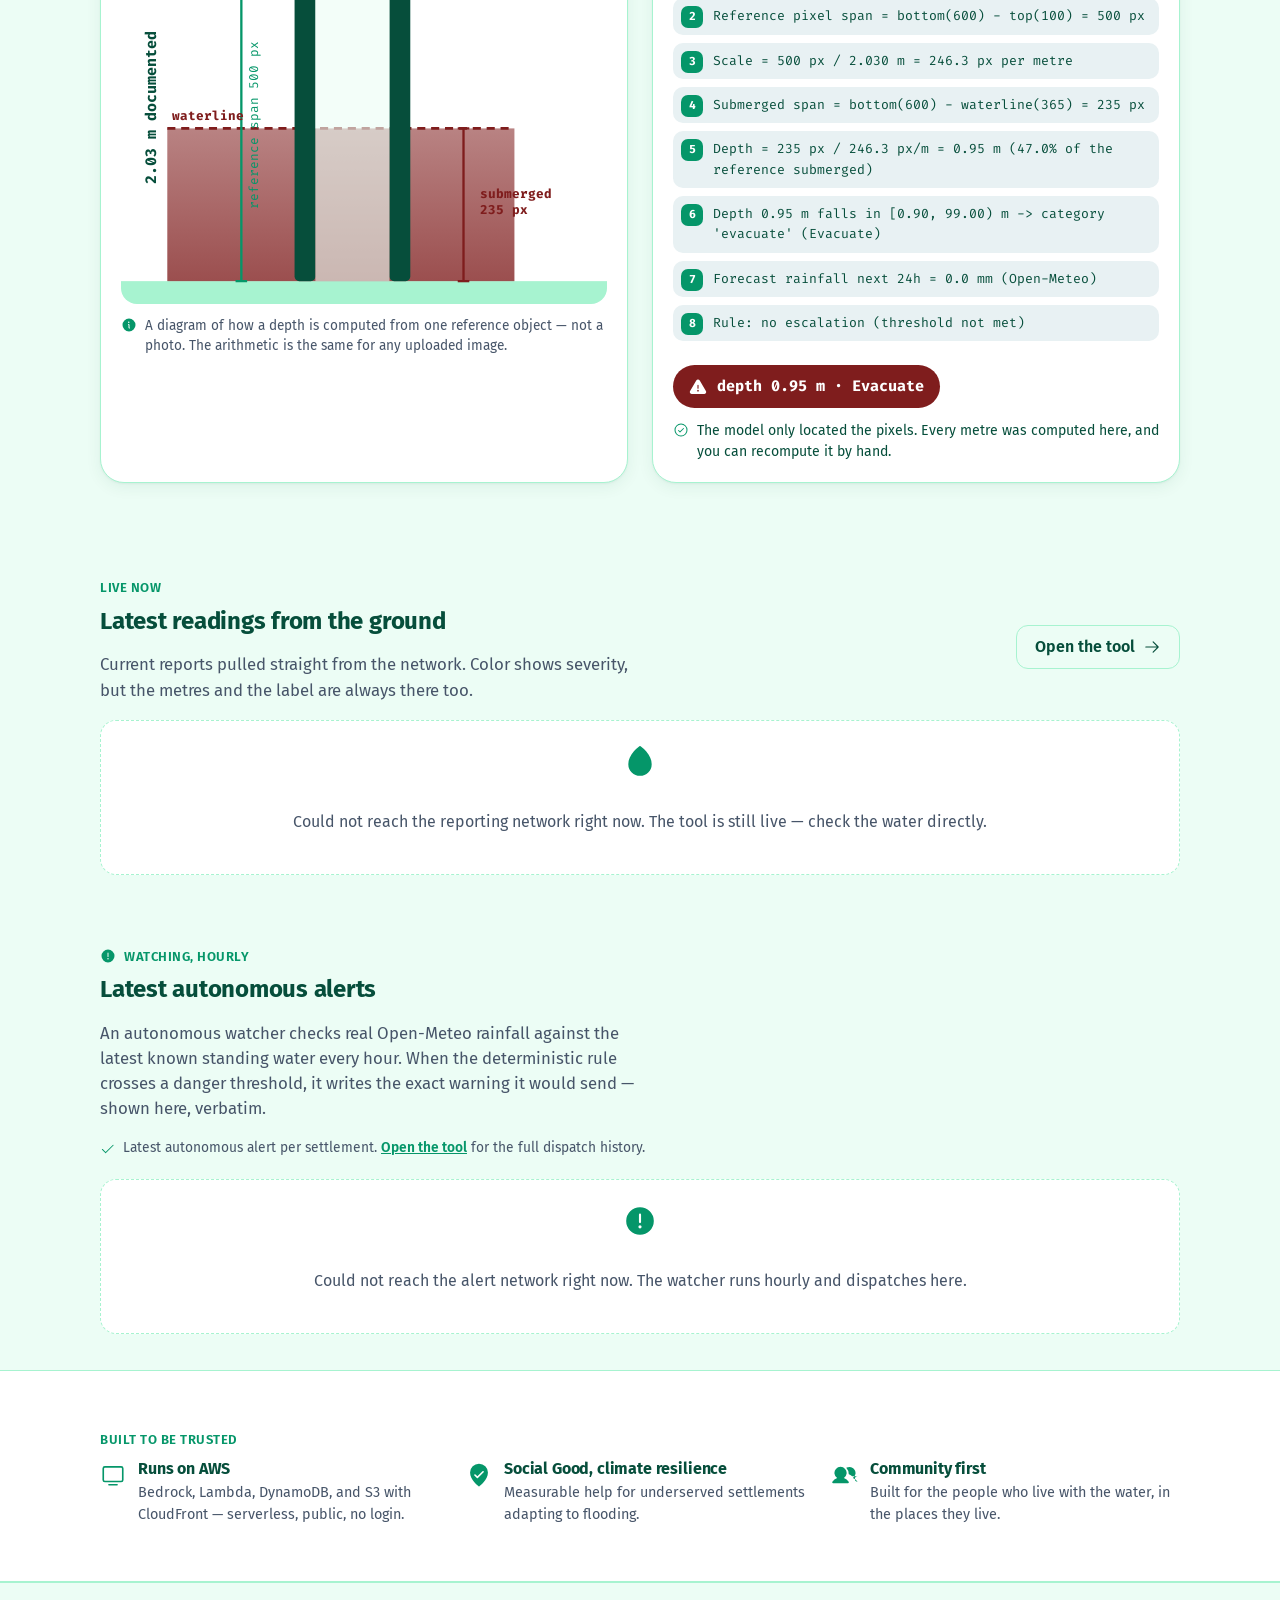
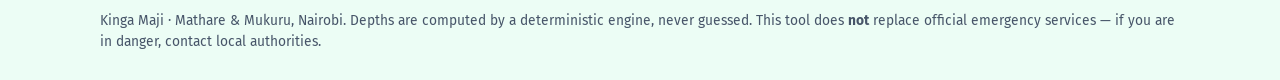
==== commit bb0cf715: "feat: dedupe + severity hierarchy for Latest autonomous alerts Show one latest alert per settlement " ====
--- a/web/index.html
+++ b/web/index.html
@@ -93,26 +93,10 @@
     .trust-item p { margin: 0; color: var(--color-muted-foreground); font-size: 0.9rem; }
 
     /* ---- latest autonomous alerts ---- */
-    .alerts-head { display: flex; align-items: center; justify-content: space-between; gap: 16px; flex-wrap: wrap; }
-    .alerts-list { list-style: none; margin: 20px 0 0; padding: 0; display: grid; grid-template-columns: 1fr; gap: 12px; }
-    @media (min-width: 760px) { .alerts-list { grid-template-columns: repeat(2, 1fr); } }
-    .alert-card {
-      border: 1px solid var(--color-border); border-left: 7px solid var(--risk-neutral);
-      border-radius: var(--radius); background: var(--color-card); padding: 16px;
-    }
-    .alert-card .ac-top { display: flex; align-items: baseline; justify-content: space-between; gap: 10px; }
-    .alert-card .ac-settlement { font-weight: 600; display: inline-flex; align-items: center; gap: 8px; }
-    .alert-card .ac-time { color: var(--color-muted-foreground); font-size: 0.78rem; white-space: nowrap; }
-    .alert-card .ac-label { font-size: 0.98rem; font-weight: 600; margin: 8px 0 2px; }
-    .alert-card .ac-metres { font-family: 'Fira Code', monospace; font-size: 0.82rem; color: var(--color-muted-foreground); }
-    .alert-card .ac-message { font-size: 0.84rem; color: var(--color-muted-foreground); margin-top: 10px; line-height: 1.5; }
-    .alert-card .dot { display: inline-block; width: 12px; height: 12px; border-radius: 50%; border: 1px solid rgba(6,78,59,.25); }
-    .alerts-empty {
-      border: 1px dashed var(--color-border); border-radius: var(--radius);
-      padding: 24px; text-align: center; color: var(--color-muted-foreground);
-      background: var(--color-card); margin-top: 20px;
-    }
-    .alerts-empty svg { color: var(--color-primary); margin-bottom: 8px; }
+    /* Styling lives in kinga.css (.alerts-head, .alerts-note, .alerts-list,
+       .alert-card + severity classes, .alerts-empty) — the shared stylesheet
+       is the single source of truth for the deduped, severity-ranked panel. */
+  
   </style>
 </head>
 <body>
@@ -348,6 +332,10 @@
             </span>
             <h2>Latest autonomous alerts</h2>
             <p class="lead">An autonomous watcher checks real Open-Meteo rainfall against the latest known standing water every hour. When the deterministic rule crosses a danger threshold, it writes the exact warning it would send — shown here, verbatim.</p>
+            <p class="alerts-note">
+              <svg width="15" height="15" viewBox="0 0 256 256" fill="currentColor" aria-hidden="true"><path d="M229.66,77.66l-128,128a8,8,0,0,1-11.32,0l-56-56a8,8,0,0,1,11.32-11.32L96,188.69,218.34,66.34a8,8,0,0,1,11.32,11.32Z"/></svg>
+              <span>Latest autonomous alert per settlement. <a href="app.html">Open the tool</a> for the full dispatch history.</span>
+            </p>
           </div>
         </div>
         <div id="alertsWrap">
@@ -503,6 +491,25 @@
       if (text) text.textContent = message;
     }
 
+    // Severity rank for the risk categories (higher = more dangerous). Drives
+    // the visual hierarchy class on each card so dangerous/evacuate dominate
+    // and nuisance/ankle recede. Color is NEVER the only signal — the label
+    // and the metres line stay visible on every card.
+    var ALERT_SEVERITY = {
+      evacuate: 5, dangerous: 4, impassable_boda: 3, ankle: 2, nuisance: 1
+    };
+    function alertSeverityClass(key) {
+      var rank = ALERT_SEVERITY[key] || 0;
+      if (rank >= 4) return 'sev-critical';   // dangerous + evacuate: dominant
+      if (rank === 3) return 'sev-elevated';   // impassable_boda: mid
+      if (rank >= 1) return 'sev-low';          // nuisance + ankle: recede
+      return 'sev-unknown';
+    }
+    // Strip the 'ALERT#' sort-key prefix to get a comparable/formattable iso.
+    function alertWhen(a) {
+      return String((a && a.timestamp) || '').replace('ALERT#', '');
+    }
+
     function renderAlerts(alerts) {
       const list = document.getElementById('alertsList');
       const empty = document.getElementById('alertsEmpty');
@@ -510,23 +517,45 @@
         alertsEmptyState('No autonomous alerts yet. The watcher runs hourly and dispatches here.');
         return;
       }
+
+      // DEDUPE: keep only the single most-recent alert per settlement. The
+      // sort key is 'ALERT#<iso>' — strip the prefix before comparing, exactly
+      // as the card does before timeAgo. Newest timestamp wins, so Mathare +
+      // Mukuru collapse to at most two cards instead of eight.
+      const latest = {};
+      alerts.forEach(function (a) {
+        const s = (a && a.settlement) || 'Unknown';
+        if (!latest[s] || alertWhen(a) > alertWhen(latest[s])) latest[s] = a;
+      });
+      // Show the most dangerous first, then by recency within equal severity.
+      const items = Object.keys(latest).map(function (s) { return latest[s]; });
+      items.sort(function (x, y) {
+        const rx = ALERT_SEVERITY[x.category_key] || 0;
+        const ry = ALERT_SEVERITY[y.category_key] || 0;
+        if (ry !== rx) return ry - rx;
+        return alertWhen(y).localeCompare(alertWhen(x));
+      });
+
       list.innerHTML = '';
-      alerts.forEach(function (a) {
+      items.forEach(function (a) {
         const color = Kinga.riskColor(a.category_key);
         const depth = (a.depth_m != null) ? Number(a.depth_m).toFixed(2) + ' m' : '—';
         const label = a.final_label || Kinga.riskLabel(a.category_key) || a.category_key || 'Unknown';
-        // Alert sort keys are 'ALERT#<iso>'; strip the prefix before timeAgo/Date.
-        const when = String(a.timestamp || '').replace('ALERT#', '');
+        const when = alertWhen(a);
         const li = document.createElement('li');
-        li.className = 'alert-card';
-        li.style.borderLeftColor = color;
+        li.className = 'alert-card ' + alertSeverityClass(a.category_key);
+        // Tint the card background in the risk color at low alpha and tint the
+        // left border, both via a CSS custom property the stylesheet consumes
+        // (keeps alpha math in CSS, contrast-safe for the ink).
+        li.style.setProperty('--ac-risk', color);
         li.innerHTML =
           '<div class="ac-top">' +
-            '<span class="ac-settlement"><span class="dot" style="background:' + color + '"></span>' +
+            '<span class="ac-settlement">' +
+              '<span class="dot" style="background:' + color + '" aria-hidden="true"></span>' +
               (a.settlement || 'Unknown') + '</span>' +
             '<span class="ac-time">' + Kinga.timeAgo(when) + '</span>' +
           '</div>' +
-          '<div class="ac-label">' + label + '</div>' +
+          '<div class="ac-label" style="color:' + color + '">' + label + '</div>' +
           '<div class="ac-metres">' + depth + ' · rain 24h ' + Kinga.fmtMm(a.rainfall_mm) + '</div>' +
           (a.message ? '<div class="ac-message">' + a.message + '</div>' : '');
         list.appendChild(li);
--- a/web/kinga.css
+++ b/web/kinga.css
@@ -226,6 +226,88 @@
 }
 .trace-recompute svg { color: var(--color-primary); flex: none; margin-top: 2px; }
 
+/* ---- latest autonomous alerts (home page; deduped, severity hierarchy) ----
+   One card per settlement, newest wins (dedupe in index.html). Severity drives
+   visual weight: dangerous/evacuate dominate, nuisance/ankle recede. Color is
+   never the only signal — the text label + Fira Code metres stay visible, and
+   the ink stays deep-green on the low-alpha risk tint for >=4.5:1 contrast. */
+.alerts-head { display: flex; align-items: center; justify-content: space-between; gap: 16px; flex-wrap: wrap; }
+.alerts-note {
+  margin: 12px 0 0; font-size: 0.86rem; color: var(--color-muted-foreground);
+  display: flex; gap: 8px; align-items: flex-start;
+}
+.alerts-note svg { color: var(--color-primary); flex: none; margin-top: 3px; }
+.alerts-note a { color: var(--color-primary); font-weight: 600; }
+
+.alerts-list {
+  list-style: none; margin: 20px 0 0; padding: 0;
+  display: grid; grid-template-columns: 1fr; gap: 16px;
+}
+@media (min-width: 760px) { .alerts-list { grid-template-columns: repeat(2, 1fr); } }
+
+/* Base card — generous padding, clear vertical rhythm so nothing is cramped. */
+.alert-card {
+  --ac-risk: var(--risk-neutral);
+  border: 1px solid var(--color-border);
+  border-left: 5px solid var(--ac-risk);
+  border-radius: var(--radius); background: var(--color-card);
+  padding: 20px 22px;
+  display: flex; flex-direction: column; gap: 6px;
+  transition: box-shadow var(--ease), border-color var(--ease);
+}
+.alert-card .ac-top {
+  display: flex; align-items: baseline; justify-content: space-between;
+  gap: 10px; margin-bottom: 2px;
+}
+.alert-card .ac-settlement {
+  font-weight: 600; font-size: 0.98rem;
+  display: inline-flex; align-items: center; gap: 8px;
+}
+.alert-card .ac-time { color: var(--color-muted-foreground); font-size: 0.78rem; white-space: nowrap; }
+.alert-card .ac-label {
+  font-size: 1.2rem; font-weight: 700; line-height: 1.2;
+  letter-spacing: -0.01em; margin: 2px 0 0;
+}
+.alert-card .ac-metres {
+  font-family: 'Fira Code', ui-monospace, SFMono-Regular, Menlo, monospace;
+  font-size: 0.86rem; color: var(--color-foreground); font-weight: 500;
+}
+.alert-card .ac-message {
+  font-size: 0.82rem; color: var(--color-muted-foreground);
+  margin-top: 6px; line-height: 1.55;
+}
+.alert-card .dot {
+  display: inline-block; width: 12px; height: 12px; border-radius: 50%;
+  border: 1px solid rgba(6, 78, 59, .25);
+}
+
+/* Critical (dangerous/evacuate) — dominant: thick border + low-alpha tint. */
+.alert-card.sev-critical {
+  border-left-width: 9px;
+  border-color: color-mix(in srgb, var(--ac-risk) 35%, var(--color-border));
+  background: linear-gradient(0deg,
+    color-mix(in srgb, var(--ac-risk) 9%, var(--color-card)),
+    color-mix(in srgb, var(--ac-risk) 9%, var(--color-card)));
+  box-shadow: var(--shadow-card);
+}
+/* Elevated (impassable_boda) — mid weight, lighter tint. */
+.alert-card.sev-elevated {
+  border-left-width: 7px;
+  background: linear-gradient(0deg,
+    color-mix(in srgb, var(--ac-risk) 5%, var(--color-card)),
+    color-mix(in srgb, var(--ac-risk) 5%, var(--color-card)));
+}
+/* Low (nuisance/ankle) — recedes: thin border, no tint, quieter label. */
+.alert-card.sev-low { border-left-width: 4px; background: var(--color-card); }
+.alert-card.sev-low .ac-label { font-size: 1.05rem; font-weight: 600; }
+
+.alerts-empty {
+  border: 1px dashed var(--color-border); border-radius: var(--radius);
+  padding: 24px; text-align: center; color: var(--color-muted-foreground);
+  background: var(--color-card); margin-top: 20px;
+}
+.alerts-empty svg { color: var(--color-primary); margin-bottom: 8px; }
+
 /* ---- reduced motion ---- */
 @media (prefers-reduced-motion: reduce) {
   *, *::before, *::after {
